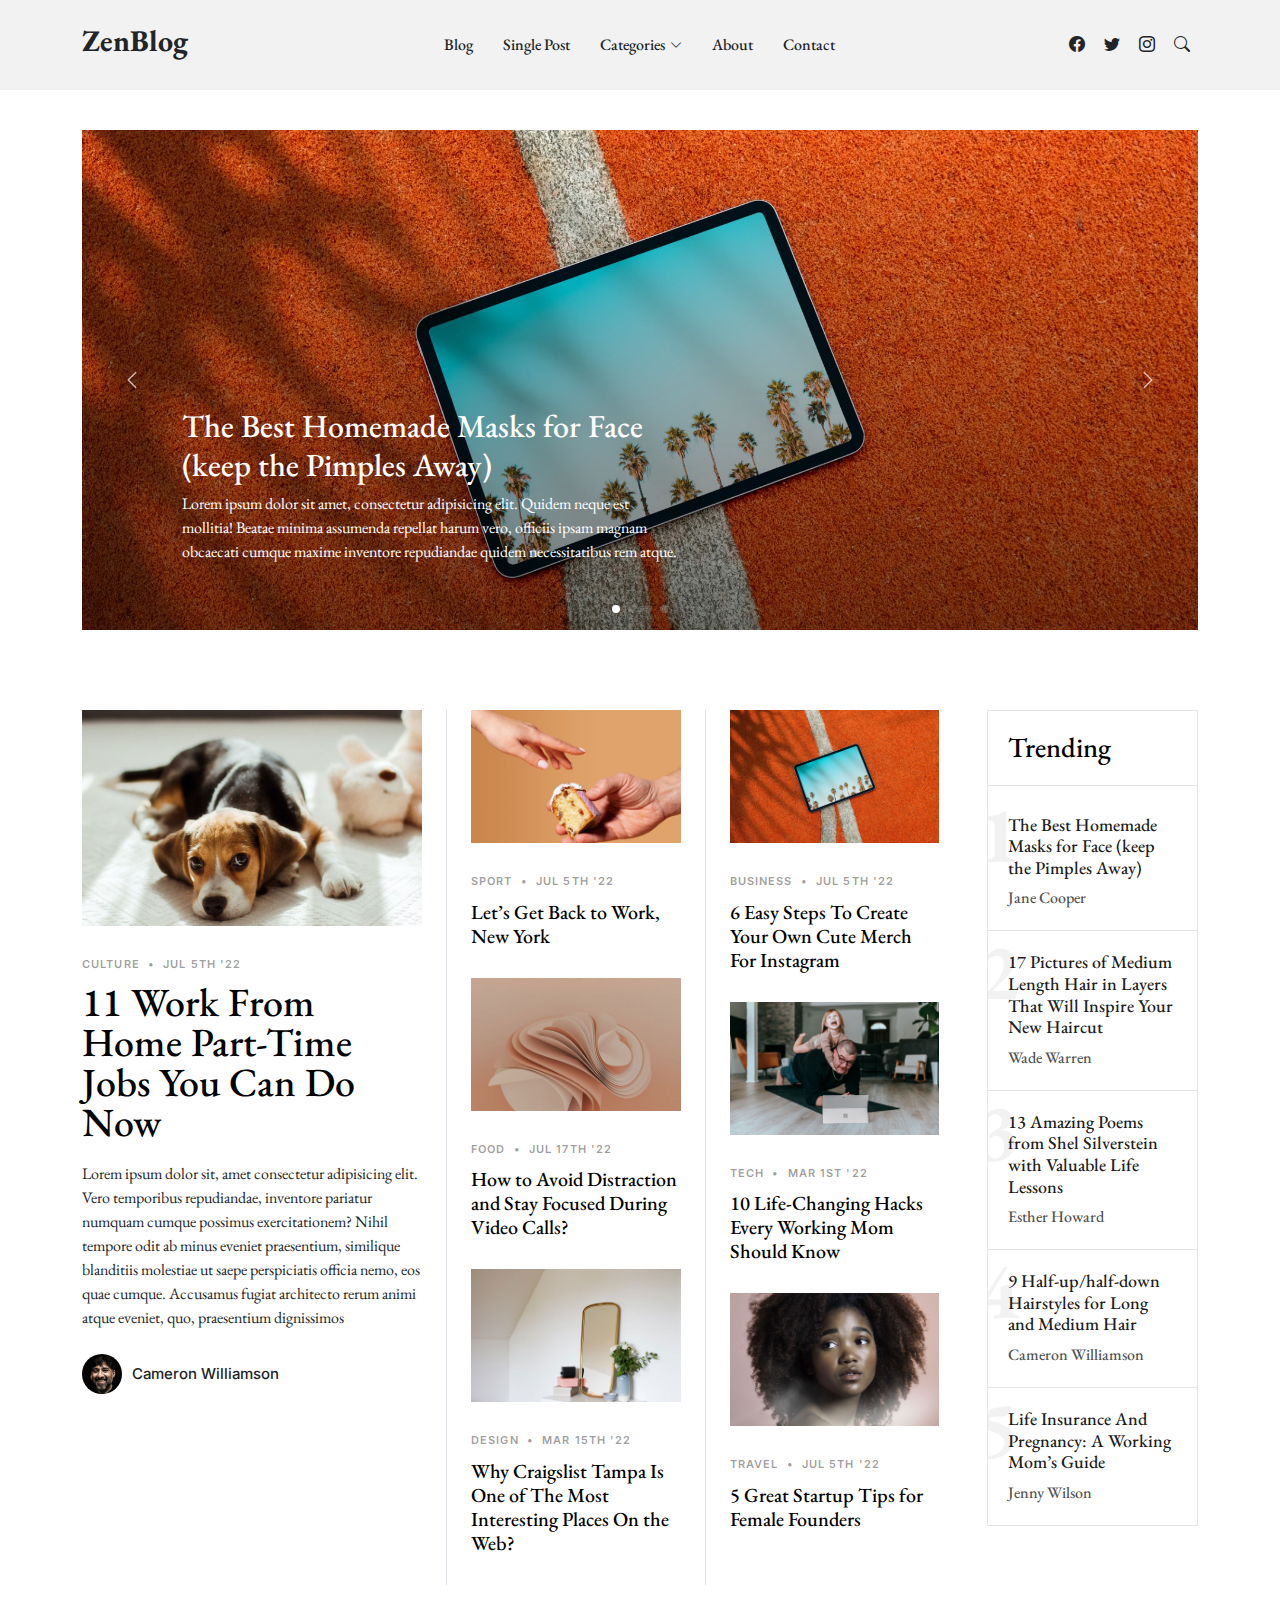
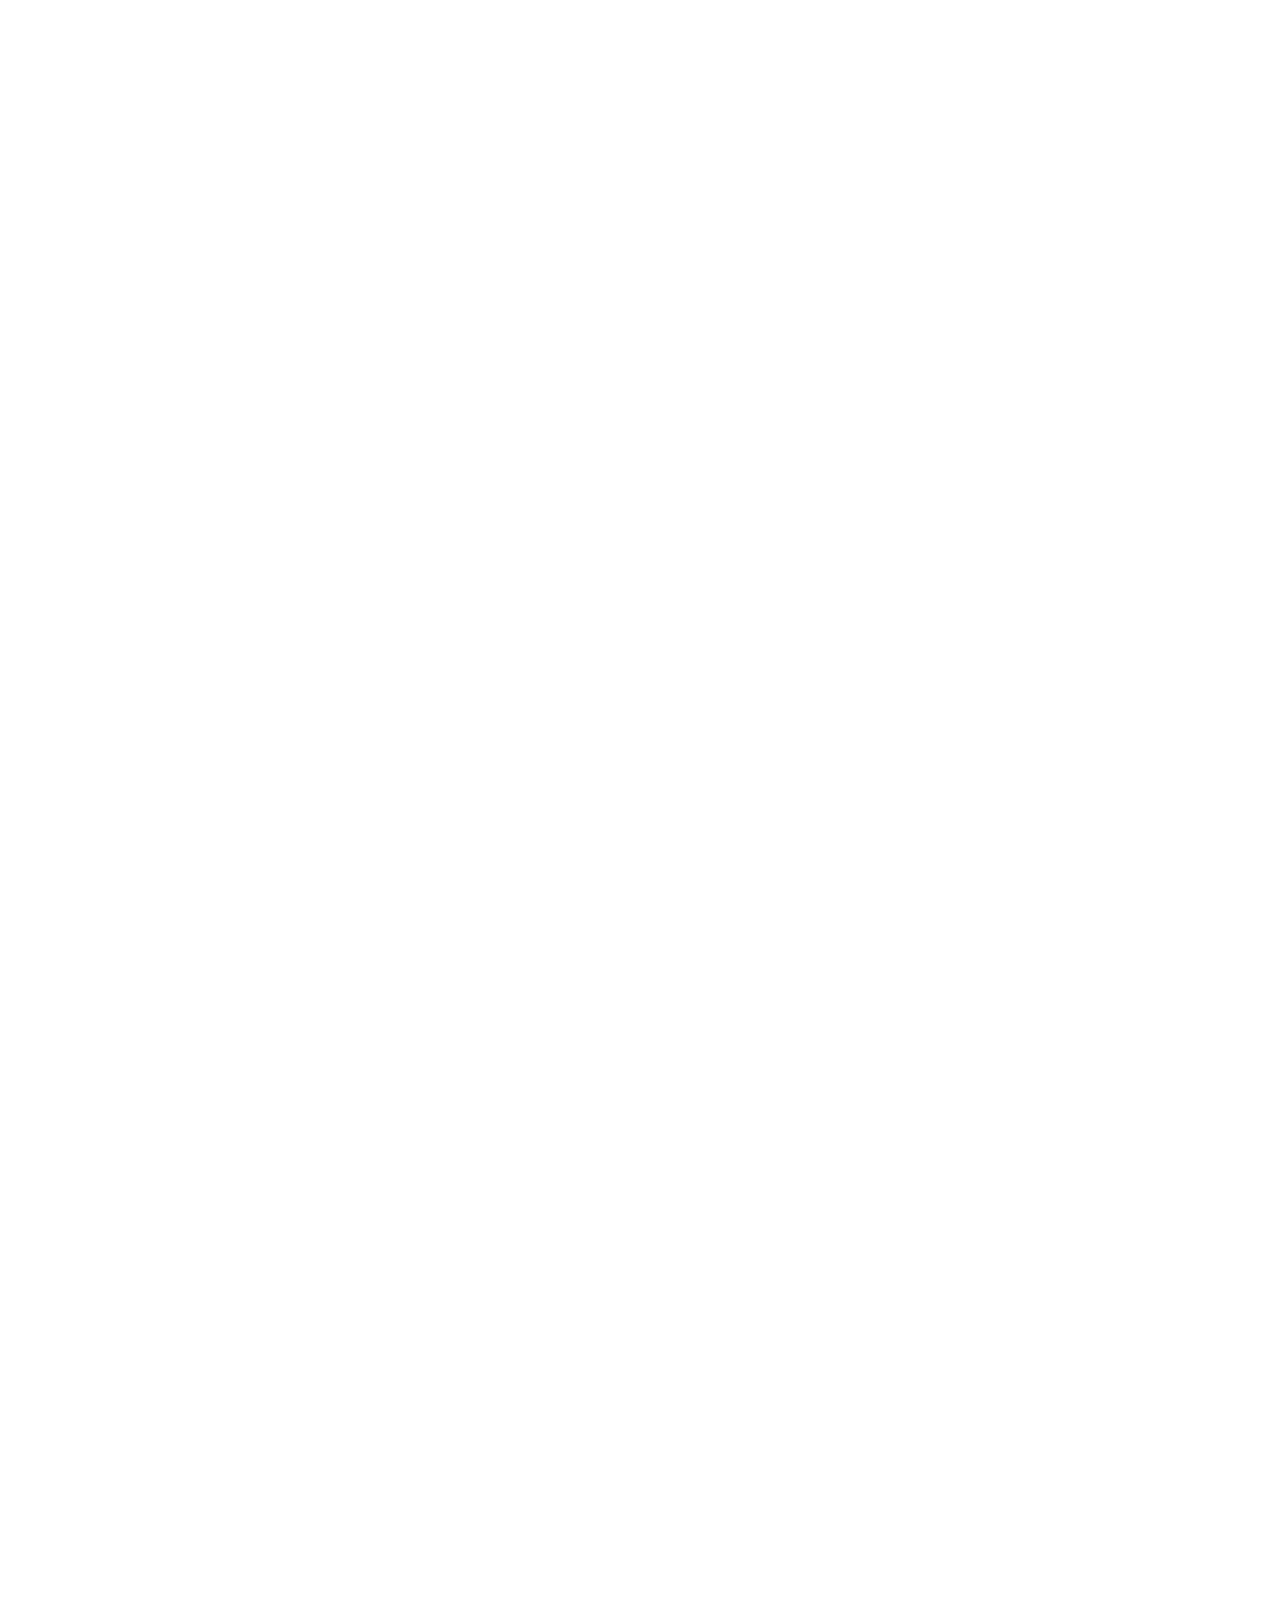
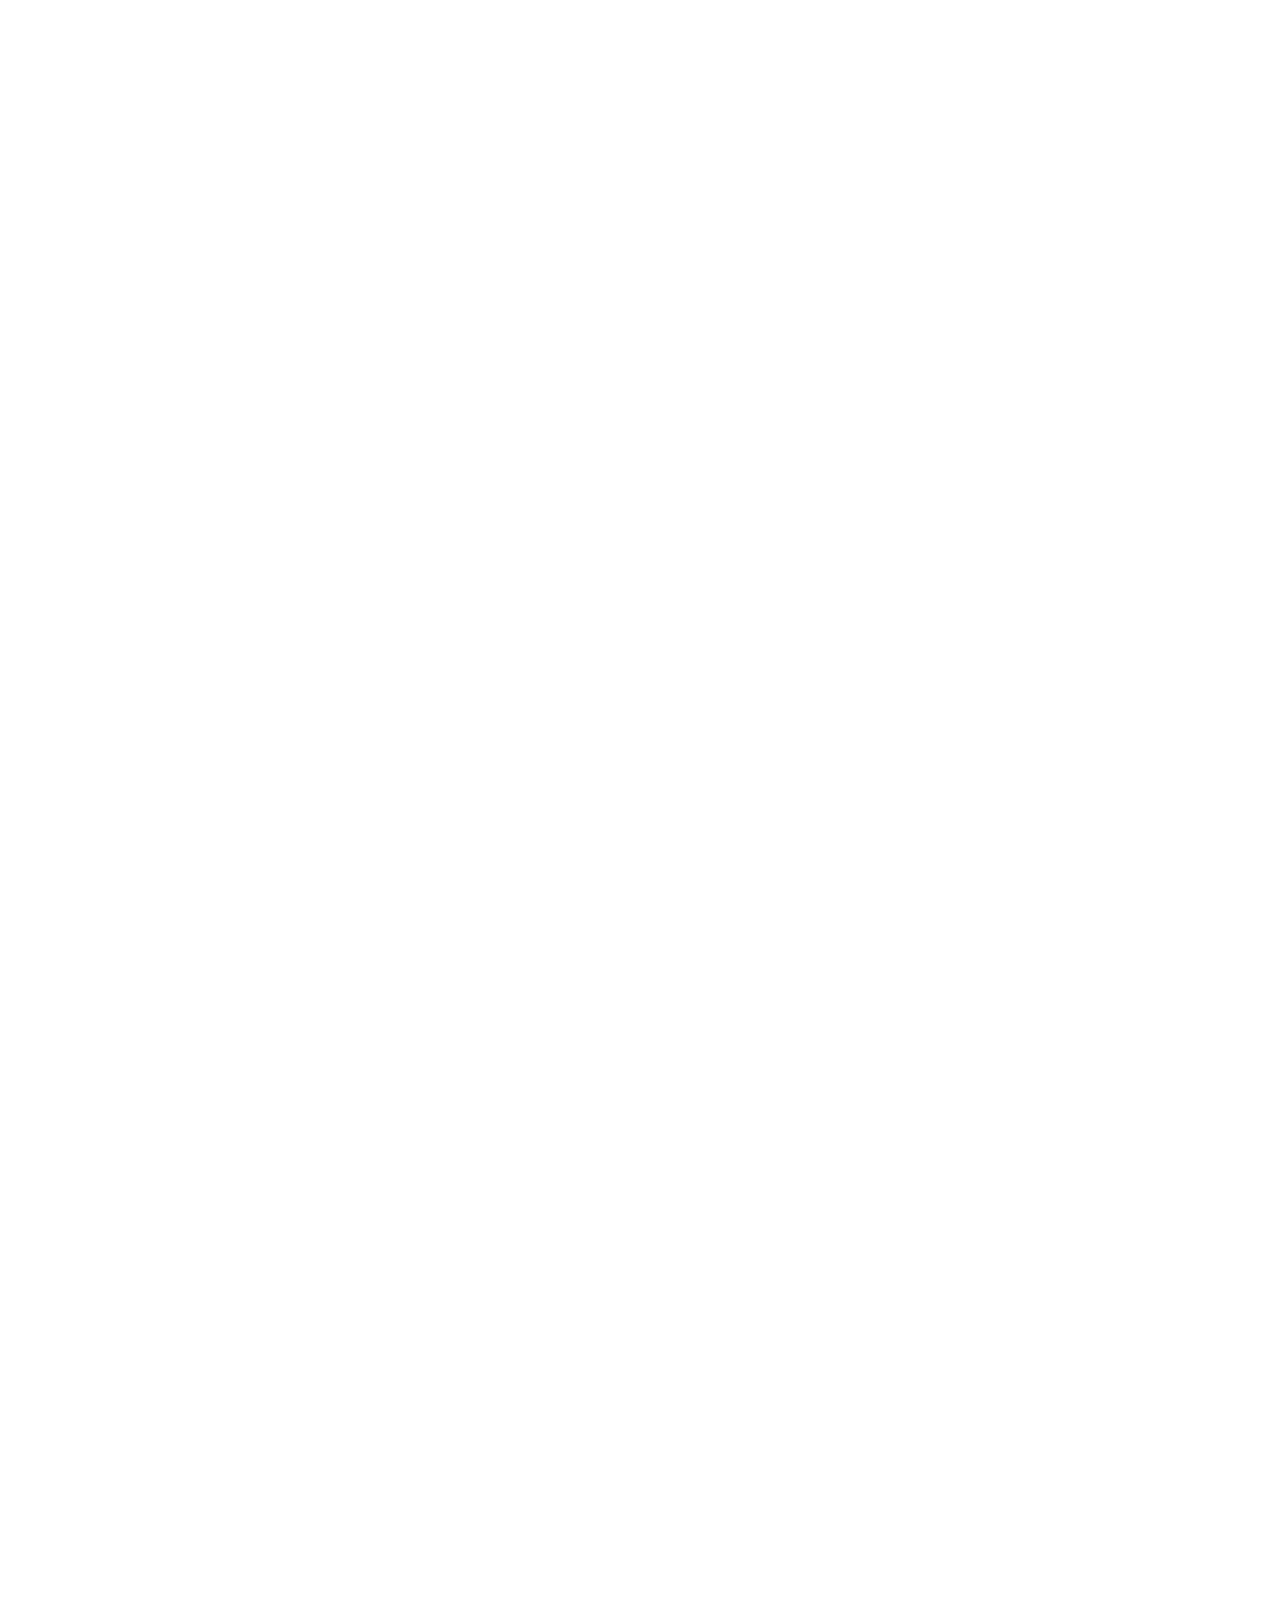
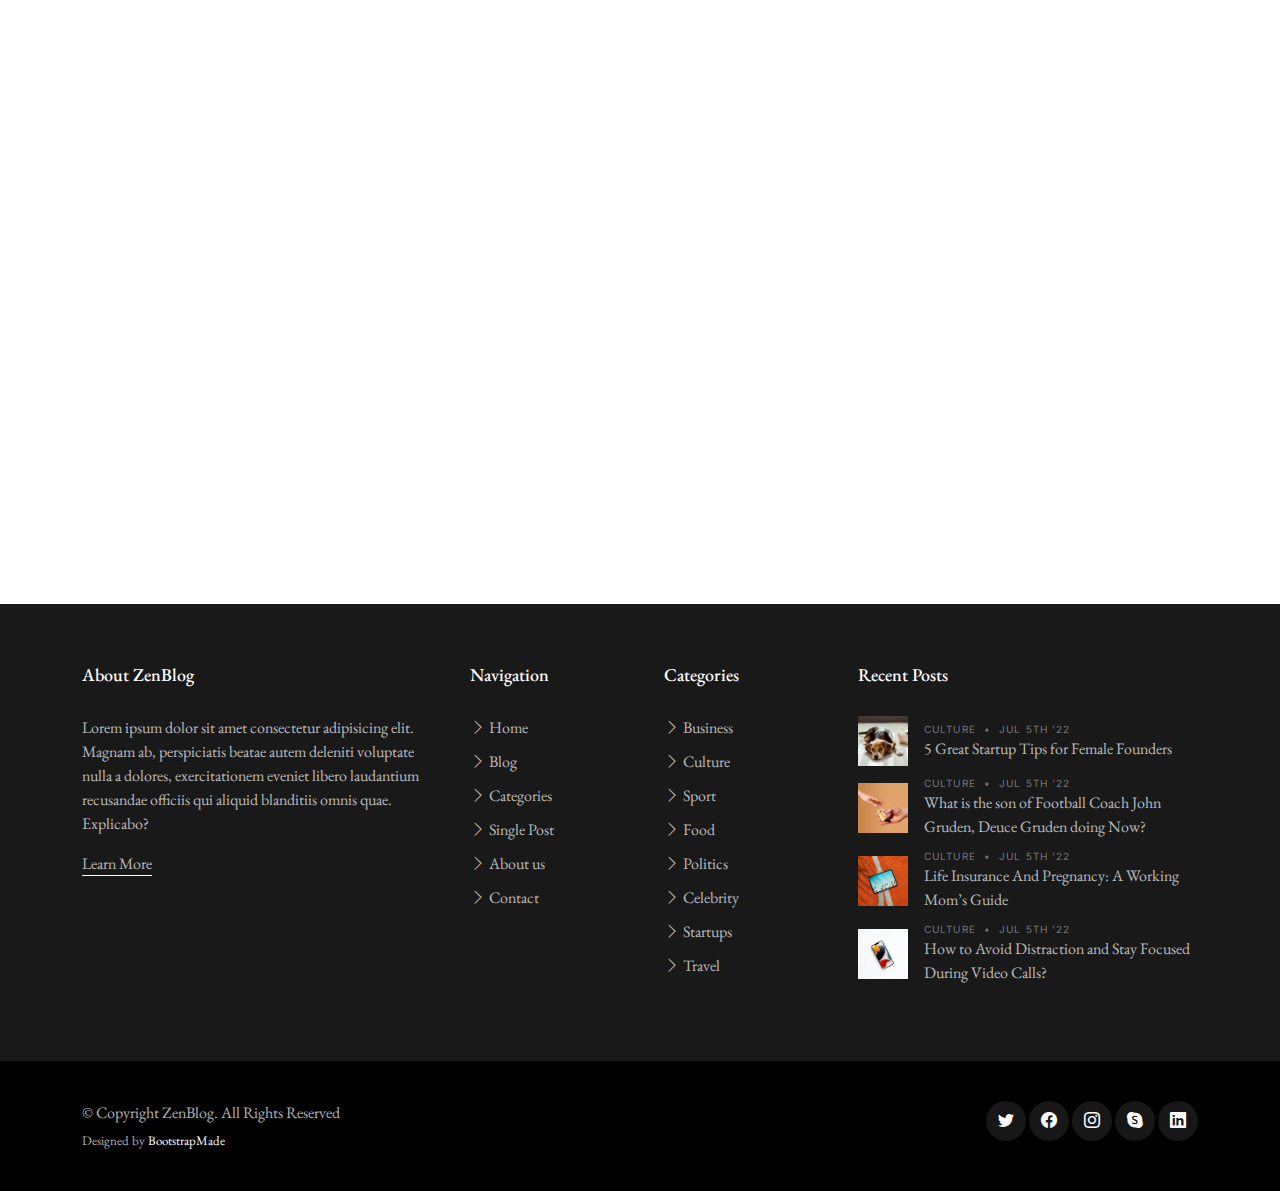
==== bio-respiracao/index.html @ 8e1aa6de "diretório etapa 02" ====
<!DOCTYPE html>
<html lang="en">

<head>
  <meta charset="utf-8">
  <meta content="width=device-width, initial-scale=1.0" name="viewport">

  <title>ZenBlog Bootstrap Template - Index</title>
  <meta content="" name="description">
  <meta content="" name="keywords">

  <!-- Favicons -->
  <link href="assets/img/favicon.png" rel="icon">
  <link href="assets/img/apple-touch-icon.png" rel="apple-touch-icon">

  <!-- Google Fonts -->
  <link rel="preconnect" href="https://fonts.googleapis.com">
  <link rel="preconnect" href="https://fonts.gstatic.com" crossorigin>
  <link href="https://fonts.googleapis.com/css2?family=EB+Garamond:wght@400;500&family=Inter:wght@400;500&family=Playfair+Display:ital,wght@0,400;0,700;1,400;1,700&display=swap" rel="stylesheet">

  <!-- Vendor CSS Files -->
  <link href="assets/vendor/bootstrap/css/bootstrap.min.css" rel="stylesheet">
  <link href="assets/vendor/bootstrap-icons/bootstrap-icons.css" rel="stylesheet">
  <link href="assets/vendor/swiper/swiper-bundle.min.css" rel="stylesheet">
  <link href="assets/vendor/glightbox/css/glightbox.min.css" rel="stylesheet">
  <link href="assets/vendor/aos/aos.css" rel="stylesheet">

  <!-- Template Main CSS Files -->
  <link href="assets/css/variables.css" rel="stylesheet">
  <link href="assets/css/main.css" rel="stylesheet">

  <!-- =======================================================
  * Template Name: ZenBlog
  * Updated: May 30 2023 with Bootstrap v5.3.0
  * Template URL: https://bootstrapmade.com/zenblog-bootstrap-blog-template/
  * Author: BootstrapMade.com
  * License: https:///bootstrapmade.com/license/
  ======================================================== -->
</head>

<body>

  <!-- ======= Header ======= -->
  <header id="header" class="header d-flex align-items-center fixed-top">
    <div class="container-fluid container-xl d-flex align-items-center justify-content-between">

      <a href="index.html" class="logo d-flex align-items-center">
        <!-- Uncomment the line below if you also wish to use an image logo -->
        <!-- <img src="assets/img/logo.png" alt=""> -->
        <h1>ZenBlog</h1>
      </a>

      <nav id="navbar" class="navbar">
        <ul>
          <li><a href="index.html">Blog</a></li>
          <li><a href="single-post.html">Single Post</a></li>
          <li class="dropdown"><a href="category.html"><span>Categories</span> <i class="bi bi-chevron-down dropdown-indicator"></i></a>
            <ul>
              <li><a href="search-result.html">Search Result</a></li>
              <li><a href="#">Drop Down 1</a></li>
              <li class="dropdown"><a href="#"><span>Deep Drop Down</span> <i class="bi bi-chevron-down dropdown-indicator"></i></a>
                <ul>
                  <li><a href="#">Deep Drop Down 1</a></li>
                  <li><a href="#">Deep Drop Down 2</a></li>
                  <li><a href="#">Deep Drop Down 3</a></li>
                  <li><a href="#">Deep Drop Down 4</a></li>
                  <li><a href="#">Deep Drop Down 5</a></li>
                </ul>
              </li>
              <li><a href="#">Drop Down 2</a></li>
              <li><a href="#">Drop Down 3</a></li>
              <li><a href="#">Drop Down 4</a></li>
            </ul>
          </li>

          <li><a href="about.html">About</a></li>
          <li><a href="contact.html">Contact</a></li>
        </ul>
      </nav><!-- .navbar -->

      <div class="position-relative">
        <a href="#" class="mx-2"><span class="bi-facebook"></span></a>
        <a href="#" class="mx-2"><span class="bi-twitter"></span></a>
        <a href="#" class="mx-2"><span class="bi-instagram"></span></a>

        <a href="#" class="mx-2 js-search-open"><span class="bi-search"></span></a>
        <i class="bi bi-list mobile-nav-toggle"></i>

        <!-- ======= Search Form ======= -->
        <div class="search-form-wrap js-search-form-wrap">
          <form action="search-result.html" class="search-form">
            <span class="icon bi-search"></span>
            <input type="text" placeholder="Search" class="form-control">
            <button class="btn js-search-close"><span class="bi-x"></span></button>
          </form>
        </div><!-- End Search Form -->

      </div>

    </div>

  </header><!-- End Header -->

  <main id="main">

    <!-- ======= Hero Slider Section ======= -->
    <section id="hero-slider" class="hero-slider">
      <div class="container-md" data-aos="fade-in">
        <div class="row">
          <div class="col-12">
            <div class="swiper sliderFeaturedPosts">
              <div class="swiper-wrapper">
                <div class="swiper-slide">
                  <a href="single-post.html" class="img-bg d-flex align-items-end" style="background-image: url('assets/img/post-slide-1.jpg');">
                    <div class="img-bg-inner">
                      <h2>The Best Homemade Masks for Face (keep the Pimples Away)</h2>
                      <p>Lorem ipsum dolor sit amet, consectetur adipisicing elit. Quidem neque est mollitia! Beatae minima assumenda repellat harum vero, officiis ipsam magnam obcaecati cumque maxime inventore repudiandae quidem necessitatibus rem atque.</p>
                    </div>
                  </a>
                </div>

                <div class="swiper-slide">
                  <a href="single-post.html" class="img-bg d-flex align-items-end" style="background-image: url('assets/img/post-slide-2.jpg');">
                    <div class="img-bg-inner">
                      <h2>17 Pictures of Medium Length Hair in Layers That Will Inspire Your New Haircut</h2>
                      <p>Lorem ipsum dolor sit amet, consectetur adipisicing elit. Quidem neque est mollitia! Beatae minima assumenda repellat harum vero, officiis ipsam magnam obcaecati cumque maxime inventore repudiandae quidem necessitatibus rem atque.</p>
                    </div>
                  </a>
                </div>

                <div class="swiper-slide">
                  <a href="single-post.html" class="img-bg d-flex align-items-end" style="background-image: url('assets/img/post-slide-3.jpg');">
                    <div class="img-bg-inner">
                      <h2>13 Amazing Poems from Shel Silverstein with Valuable Life Lessons</h2>
                      <p>Lorem ipsum dolor sit amet, consectetur adipisicing elit. Quidem neque est mollitia! Beatae minima assumenda repellat harum vero, officiis ipsam magnam obcaecati cumque maxime inventore repudiandae quidem necessitatibus rem atque.</p>
                    </div>
                  </a>
                </div>

                <div class="swiper-slide">
                  <a href="single-post.html" class="img-bg d-flex align-items-end" style="background-image: url('assets/img/post-slide-4.jpg');">
                    <div class="img-bg-inner">
                      <h2>9 Half-up/half-down Hairstyles for Long and Medium Hair</h2>
                      <p>Lorem ipsum dolor sit amet, consectetur adipisicing elit. Quidem neque est mollitia! Beatae minima assumenda repellat harum vero, officiis ipsam magnam obcaecati cumque maxime inventore repudiandae quidem necessitatibus rem atque.</p>
                    </div>
                  </a>
                </div>
              </div>
              <div class="custom-swiper-button-next">
                <span class="bi-chevron-right"></span>
              </div>
              <div class="custom-swiper-button-prev">
                <span class="bi-chevron-left"></span>
              </div>

              <div class="swiper-pagination"></div>
            </div>
          </div>
        </div>
      </div>
    </section><!-- End Hero Slider Section -->

    <!-- ======= Post Grid Section ======= -->
    <section id="posts" class="posts">
      <div class="container" data-aos="fade-up">
        <div class="row g-5">
          <div class="col-lg-4">
            <div class="post-entry-1 lg">
              <a href="single-post.html"><img src="assets/img/post-landscape-1.jpg" alt="" class="img-fluid"></a>
              <div class="post-meta"><span class="date">Culture</span> <span class="mx-1">&bullet;</span> <span>Jul 5th '22</span></div>
              <h2><a href="single-post.html">11 Work From Home Part-Time Jobs You Can Do Now</a></h2>
              <p class="mb-4 d-block">Lorem ipsum dolor sit, amet consectetur adipisicing elit. Vero temporibus repudiandae, inventore pariatur numquam cumque possimus exercitationem? Nihil tempore odit ab minus eveniet praesentium, similique blanditiis molestiae ut saepe perspiciatis officia nemo, eos quae cumque. Accusamus fugiat architecto rerum animi atque eveniet, quo, praesentium dignissimos</p>

              <div class="d-flex align-items-center author">
                <div class="photo"><img src="assets/img/person-1.jpg" alt="" class="img-fluid"></div>
                <div class="name">
                  <h3 class="m-0 p-0">Cameron Williamson</h3>
                </div>
              </div>
            </div>

          </div>

          <div class="col-lg-8">
            <div class="row g-5">
              <div class="col-lg-4 border-start custom-border">
                <div class="post-entry-1">
                  <a href="single-post.html"><img src="assets/img/post-landscape-2.jpg" alt="" class="img-fluid"></a>
                  <div class="post-meta"><span class="date">Sport</span> <span class="mx-1">&bullet;</span> <span>Jul 5th '22</span></div>
                  <h2><a href="single-post.html">Let’s Get Back to Work, New York</a></h2>
                </div>
                <div class="post-entry-1">
                  <a href="single-post.html"><img src="assets/img/post-landscape-5.jpg" alt="" class="img-fluid"></a>
                  <div class="post-meta"><span class="date">Food</span> <span class="mx-1">&bullet;</span> <span>Jul 17th '22</span></div>
                  <h2><a href="single-post.html">How to Avoid Distraction and Stay Focused During Video Calls?</a></h2>
                </div>
                <div class="post-entry-1">
                  <a href="single-post.html"><img src="assets/img/post-landscape-7.jpg" alt="" class="img-fluid"></a>
                  <div class="post-meta"><span class="date">Design</span> <span class="mx-1">&bullet;</span> <span>Mar 15th '22</span></div>
                  <h2><a href="single-post.html">Why Craigslist Tampa Is One of The Most Interesting Places On the Web?</a></h2>
                </div>
              </div>
              <div class="col-lg-4 border-start custom-border">
                <div class="post-entry-1">
                  <a href="single-post.html"><img src="assets/img/post-landscape-3.jpg" alt="" class="img-fluid"></a>
                  <div class="post-meta"><span class="date">Business</span> <span class="mx-1">&bullet;</span> <span>Jul 5th '22</span></div>
                  <h2><a href="single-post.html">6 Easy Steps To Create Your Own Cute Merch For Instagram</a></h2>
                </div>
                <div class="post-entry-1">
                  <a href="single-post.html"><img src="assets/img/post-landscape-6.jpg" alt="" class="img-fluid"></a>
                  <div class="post-meta"><span class="date">Tech</span> <span class="mx-1">&bullet;</span> <span>Mar 1st '22</span></div>
                  <h2><a href="single-post.html">10 Life-Changing Hacks Every Working Mom Should Know</a></h2>
                </div>
                <div class="post-entry-1">
                  <a href="single-post.html"><img src="assets/img/post-landscape-8.jpg" alt="" class="img-fluid"></a>
                  <div class="post-meta"><span class="date">Travel</span> <span class="mx-1">&bullet;</span> <span>Jul 5th '22</span></div>
                  <h2><a href="single-post.html">5 Great Startup Tips for Female Founders</a></h2>
                </div>
              </div>

              <!-- Trending Section -->
              <div class="col-lg-4">

                <div class="trending">
                  <h3>Trending</h3>
                  <ul class="trending-post">
                    <li>
                      <a href="single-post.html">
                        <span class="number">1</span>
                        <h3>The Best Homemade Masks for Face (keep the Pimples Away)</h3>
                        <span class="author">Jane Cooper</span>
                      </a>
                    </li>
                    <li>
                      <a href="single-post.html">
                        <span class="number">2</span>
                        <h3>17 Pictures of Medium Length Hair in Layers That Will Inspire Your New Haircut</h3>
                        <span class="author">Wade Warren</span>
                      </a>
                    </li>
                    <li>
                      <a href="single-post.html">
                        <span class="number">3</span>
                        <h3>13 Amazing Poems from Shel Silverstein with Valuable Life Lessons</h3>
                        <span class="author">Esther Howard</span>
                      </a>
                    </li>
                    <li>
                      <a href="single-post.html">
                        <span class="number">4</span>
                        <h3>9 Half-up/half-down Hairstyles for Long and Medium Hair</h3>
                        <span class="author">Cameron Williamson</span>
                      </a>
                    </li>
                    <li>
                      <a href="single-post.html">
                        <span class="number">5</span>
                        <h3>Life Insurance And Pregnancy: A Working Mom’s Guide</h3>
                        <span class="author">Jenny Wilson</span>
                      </a>
                    </li>
                  </ul>
                </div>

              </div> <!-- End Trending Section -->
            </div>
          </div>

        </div> <!-- End .row -->
      </div>
    </section> <!-- End Post Grid Section -->

    <!-- ======= Culture Category Section ======= -->
    <section class="category-section">
      <div class="container" data-aos="fade-up">

        <div class="section-header d-flex justify-content-between align-items-center mb-5">
          <h2>Culture</h2>
          <div><a href="category.html" class="more">See All Culture</a></div>
        </div>

        <div class="row">
          <div class="col-md-9">

            <div class="d-lg-flex post-entry-2">
              <a href="single-post.html" class="me-4 thumbnail mb-4 mb-lg-0 d-inline-block">
                <img src="assets/img/post-landscape-6.jpg" alt="" class="img-fluid">
              </a>
              <div>
                <div class="post-meta"><span class="date">Culture</span> <span class="mx-1">&bullet;</span> <span>Jul 5th '22</span></div>
                <h3><a href="single-post.html">What is the son of Football Coach John Gruden, Deuce Gruden doing Now?</a></h3>
                <p>Lorem ipsum dolor sit amet consectetur adipisicing elit. Distinctio placeat exercitationem magni voluptates dolore. Tenetur fugiat voluptates quas, nobis error deserunt aliquam temporibus sapiente, laudantium dolorum itaque libero eos deleniti?</p>
                <div class="d-flex align-items-center author">
                  <div class="photo"><img src="assets/img/person-2.jpg" alt="" class="img-fluid"></div>
                  <div class="name">
                    <h3 class="m-0 p-0">Wade Warren</h3>
                  </div>
                </div>
              </div>
            </div>

            <div class="row">
              <div class="col-lg-4">
                <div class="post-entry-1 border-bottom">
                  <a href="single-post.html"><img src="assets/img/post-landscape-1.jpg" alt="" class="img-fluid"></a>
                  <div class="post-meta"><span class="date">Culture</span> <span class="mx-1">&bullet;</span> <span>Jul 5th '22</span></div>
                  <h2 class="mb-2"><a href="single-post.html">11 Work From Home Part-Time Jobs You Can Do Now</a></h2>
                  <span class="author mb-3 d-block">Jenny Wilson</span>
                  <p class="mb-4 d-block">Lorem ipsum dolor sit, amet consectetur adipisicing elit. Vero temporibus repudiandae, inventore pariatur numquam cumque possimus</p>
                </div>

                <div class="post-entry-1">
                  <div class="post-meta"><span class="date">Culture</span> <span class="mx-1">&bullet;</span> <span>Jul 5th '22</span></div>
                  <h2 class="mb-2"><a href="single-post.html">5 Great Startup Tips for Female Founders</a></h2>
                  <span class="author mb-3 d-block">Jenny Wilson</span>
                </div>
              </div>
              <div class="col-lg-8">
                <div class="post-entry-1">
                  <a href="single-post.html"><img src="assets/img/post-landscape-2.jpg" alt="" class="img-fluid"></a>
                  <div class="post-meta"><span class="date">Culture</span> <span class="mx-1">&bullet;</span> <span>Jul 5th '22</span></div>
                  <h2 class="mb-2"><a href="single-post.html">How to Avoid Distraction and Stay Focused During Video Calls?</a></h2>
                  <span class="author mb-3 d-block">Jenny Wilson</span>
                  <p class="mb-4 d-block">Lorem ipsum dolor sit, amet consectetur adipisicing elit. Vero temporibus repudiandae, inventore pariatur numquam cumque possimus</p>
                </div>
              </div>
            </div>
          </div>

          <div class="col-md-3">
            <div class="post-entry-1 border-bottom">
              <div class="post-meta"><span class="date">Culture</span> <span class="mx-1">&bullet;</span> <span>Jul 5th '22</span></div>
              <h2 class="mb-2"><a href="single-post.html">How to Avoid Distraction and Stay Focused During Video Calls?</a></h2>
              <span class="author mb-3 d-block">Jenny Wilson</span>
            </div>

            <div class="post-entry-1 border-bottom">
              <div class="post-meta"><span class="date">Culture</span> <span class="mx-1">&bullet;</span> <span>Jul 5th '22</span></div>
              <h2 class="mb-2"><a href="single-post.html">17 Pictures of Medium Length Hair in Layers That Will Inspire Your New Haircut</a></h2>
              <span class="author mb-3 d-block">Jenny Wilson</span>
            </div>

            <div class="post-entry-1 border-bottom">
              <div class="post-meta"><span class="date">Culture</span> <span class="mx-1">&bullet;</span> <span>Jul 5th '22</span></div>
              <h2 class="mb-2"><a href="single-post.html">9 Half-up/half-down Hairstyles for Long and Medium Hair</a></h2>
              <span class="author mb-3 d-block">Jenny Wilson</span>
            </div>

            <div class="post-entry-1 border-bottom">
              <div class="post-meta"><span class="date">Culture</span> <span class="mx-1">&bullet;</span> <span>Jul 5th '22</span></div>
              <h2 class="mb-2"><a href="single-post.html">Life Insurance And Pregnancy: A Working Mom’s Guide</a></h2>
              <span class="author mb-3 d-block">Jenny Wilson</span>
            </div>

            <div class="post-entry-1 border-bottom">
              <div class="post-meta"><span class="date">Culture</span> <span class="mx-1">&bullet;</span> <span>Jul 5th '22</span></div>
              <h2 class="mb-2"><a href="single-post.html">The Best Homemade Masks for Face (keep the Pimples Away)</a></h2>
              <span class="author mb-3 d-block">Jenny Wilson</span>
            </div>

            <div class="post-entry-1 border-bottom">
              <div class="post-meta"><span class="date">Culture</span> <span class="mx-1">&bullet;</span> <span>Jul 5th '22</span></div>
              <h2 class="mb-2"><a href="single-post.html">10 Life-Changing Hacks Every Working Mom Should Know</a></h2>
              <span class="author mb-3 d-block">Jenny Wilson</span>
            </div>
          </div>
        </div>
      </div>
    </section><!-- End Culture Category Section -->

    <!-- ======= Business Category Section ======= -->
    <section class="category-section">
      <div class="container" data-aos="fade-up">

        <div class="section-header d-flex justify-content-between align-items-center mb-5">
          <h2>Business</h2>
          <div><a href="category.html" class="more">See All Business</a></div>
        </div>

        <div class="row">
          <div class="col-md-9 order-md-2">

            <div class="d-lg-flex post-entry-2">
              <a href="single-post.html" class="me-4 thumbnail d-inline-block mb-4 mb-lg-0">
                <img src="assets/img/post-landscape-3.jpg" alt="" class="img-fluid">
              </a>
              <div>
                <div class="post-meta"><span class="date">Business</span> <span class="mx-1">&bullet;</span> <span>Jul 5th '22</span></div>
                <h3><a href="single-post.html">What is the son of Football Coach John Gruden, Deuce Gruden doing Now?</a></h3>
                <p>Lorem ipsum dolor sit amet consectetur adipisicing elit. Distinctio placeat exercitationem magni voluptates dolore. Tenetur fugiat voluptates quas, nobis error deserunt aliquam temporibus sapiente, laudantium dolorum itaque libero eos deleniti?</p>
                <div class="d-flex align-items-center author">
                  <div class="photo"><img src="assets/img/person-4.jpg" alt="" class="img-fluid"></div>
                  <div class="name">
                    <h3 class="m-0 p-0">Wade Warren</h3>
                  </div>
                </div>
              </div>
            </div>

            <div class="row">
              <div class="col-lg-4">
                <div class="post-entry-1 border-bottom">
                  <a href="single-post.html"><img src="assets/img/post-landscape-5.jpg" alt="" class="img-fluid"></a>
                  <div class="post-meta"><span class="date">Business</span> <span class="mx-1">&bullet;</span> <span>Jul 5th '22</span></div>
                  <h2 class="mb-2"><a href="single-post.html">11 Work From Home Part-Time Jobs You Can Do Now</a></h2>
                  <span class="author mb-3 d-block">Jenny Wilson</span>
                  <p class="mb-4 d-block">Lorem ipsum dolor sit, amet consectetur adipisicing elit. Vero temporibus repudiandae, inventore pariatur numquam cumque possimus</p>
                </div>

                <div class="post-entry-1">
                  <div class="post-meta"><span class="date">Business</span> <span class="mx-1">&bullet;</span> <span>Jul 5th '22</span></div>
                  <h2 class="mb-2"><a href="single-post.html">5 Great Startup Tips for Female Founders</a></h2>
                  <span class="author mb-3 d-block">Jenny Wilson</span>
                </div>
              </div>
              <div class="col-lg-8">
                <div class="post-entry-1">
                  <a href="single-post.html"><img src="assets/img/post-landscape-7.jpg" alt="" class="img-fluid"></a>
                  <div class="post-meta"><span class="date">Business</span> <span class="mx-1">&bullet;</span> <span>Jul 5th '22</span></div>
                  <h2 class="mb-2"><a href="single-post.html">How to Avoid Distraction and Stay Focused During Video Calls?</a></h2>
                  <span class="author mb-3 d-block">Jenny Wilson</span>
                  <p class="mb-4 d-block">Lorem ipsum dolor sit, amet consectetur adipisicing elit. Vero temporibus repudiandae, inventore pariatur numquam cumque possimus</p>
                </div>
              </div>
            </div>
          </div>
          <div class="col-md-3">
            <div class="post-entry-1 border-bottom">
              <div class="post-meta"><span class="date">Business</span> <span class="mx-1">&bullet;</span> <span>Jul 5th '22</span></div>
              <h2 class="mb-2"><a href="single-post.html">How to Avoid Distraction and Stay Focused During Video Calls?</a></h2>
              <span class="author mb-3 d-block">Jenny Wilson</span>
            </div>

            <div class="post-entry-1 border-bottom">
              <div class="post-meta"><span class="date">Business</span> <span class="mx-1">&bullet;</span> <span>Jul 5th '22</span></div>
              <h2 class="mb-2"><a href="single-post.html">17 Pictures of Medium Length Hair in Layers That Will Inspire Your New Haircut</a></h2>
              <span class="author mb-3 d-block">Jenny Wilson</span>
            </div>

            <div class="post-entry-1 border-bottom">
              <div class="post-meta"><span class="date">Business</span> <span class="mx-1">&bullet;</span> <span>Jul 5th '22</span></div>
              <h2 class="mb-2"><a href="single-post.html">9 Half-up/half-down Hairstyles for Long and Medium Hair</a></h2>
              <span class="author mb-3 d-block">Jenny Wilson</span>
            </div>

            <div class="post-entry-1 border-bottom">
              <div class="post-meta"><span class="date">Business</span> <span class="mx-1">&bullet;</span> <span>Jul 5th '22</span></div>
              <h2 class="mb-2"><a href="single-post.html">Life Insurance And Pregnancy: A Working Mom’s Guide</a></h2>
              <span class="author mb-3 d-block">Jenny Wilson</span>
            </div>

            <div class="post-entry-1 border-bottom">
              <div class="post-meta"><span class="date">Business</span> <span class="mx-1">&bullet;</span> <span>Jul 5th '22</span></div>
              <h2 class="mb-2"><a href="single-post.html">The Best Homemade Masks for Face (keep the Pimples Away)</a></h2>
              <span class="author mb-3 d-block">Jenny Wilson</span>
            </div>

            <div class="post-entry-1 border-bottom">
              <div class="post-meta"><span class="date">Business</span> <span class="mx-1">&bullet;</span> <span>Jul 5th '22</span></div>
              <h2 class="mb-2"><a href="single-post.html">10 Life-Changing Hacks Every Working Mom Should Know</a></h2>
              <span class="author mb-3 d-block">Jenny Wilson</span>
            </div>
          </div>
        </div>
      </div>
    </section><!-- End Business Category Section -->

    <!-- ======= Lifestyle Category Section ======= -->
    <section class="category-section">
      <div class="container" data-aos="fade-up">

        <div class="section-header d-flex justify-content-between align-items-center mb-5">
          <h2>Lifestyle</h2>
          <div><a href="category.html" class="more">See All Lifestyle</a></div>
        </div>

        <div class="row g-5">
          <div class="col-lg-4">
            <div class="post-entry-1 lg">
              <a href="single-post.html"><img src="assets/img/post-landscape-8.jpg" alt="" class="img-fluid"></a>
              <div class="post-meta"><span class="date">Lifestyle</span> <span class="mx-1">&bullet;</span> <span>Jul 5th '22</span></div>
              <h2><a href="single-post.html">11 Work From Home Part-Time Jobs You Can Do Now</a></h2>
              <p class="mb-4 d-block">Lorem ipsum dolor sit, amet consectetur adipisicing elit. Vero temporibus repudiandae, inventore pariatur numquam cumque possimus exercitationem? Nihil tempore odit ab minus eveniet praesentium, similique blanditiis molestiae ut saepe perspiciatis officia nemo, eos quae cumque. Accusamus fugiat architecto rerum animi atque eveniet, quo, praesentium dignissimos</p>

              <div class="d-flex align-items-center author">
                <div class="photo"><img src="assets/img/person-7.jpg" alt="" class="img-fluid"></div>
                <div class="name">
                  <h3 class="m-0 p-0">Esther Howard</h3>
                </div>
              </div>
            </div>

            <div class="post-entry-1 border-bottom">
              <div class="post-meta"><span class="date">Lifestyle</span> <span class="mx-1">&bullet;</span> <span>Jul 5th '22</span></div>
              <h2 class="mb-2"><a href="single-post.html">The Best Homemade Masks for Face (keep the Pimples Away)</a></h2>
              <span class="author mb-3 d-block">Jenny Wilson</span>
            </div>

            <div class="post-entry-1">
              <div class="post-meta"><span class="date">Lifestyle</span> <span class="mx-1">&bullet;</span> <span>Jul 5th '22</span></div>
              <h2 class="mb-2"><a href="single-post.html">10 Life-Changing Hacks Every Working Mom Should Know</a></h2>
              <span class="author mb-3 d-block">Jenny Wilson</span>
            </div>

          </div>

          <div class="col-lg-8">
            <div class="row g-5">
              <div class="col-lg-4 border-start custom-border">
                <div class="post-entry-1">
                  <a href="single-post.html"><img src="assets/img/post-landscape-6.jpg" alt="" class="img-fluid"></a>
                  <div class="post-meta"><span class="date">Lifestyle</span> <span class="mx-1">&bullet;</span> <span>Jul 5th '22</span></div>
                  <h2><a href="single-post.html">Let’s Get Back to Work, New York</a></h2>
                </div>
                <div class="post-entry-1">
                  <a href="single-post.html"><img src="assets/img/post-landscape-5.jpg" alt="" class="img-fluid"></a>
                  <div class="post-meta"><span class="date">Lifestyle</span> <span class="mx-1">&bullet;</span> <span>Jul 17th '22</span></div>
                  <h2><a href="single-post.html">How to Avoid Distraction and Stay Focused During Video Calls?</a></h2>
                </div>
                <div class="post-entry-1">
                  <a href="single-post.html"><img src="assets/img/post-landscape-4.jpg" alt="" class="img-fluid"></a>
                  <div class="post-meta"><span class="date">Lifestyle</span> <span class="mx-1">&bullet;</span> <span>Mar 15th '22</span></div>
                  <h2><a href="single-post.html">Why Craigslist Tampa Is One of The Most Interesting Places On the Web?</a></h2>
                </div>
              </div>
              <div class="col-lg-4 border-start custom-border">
                <div class="post-entry-1">
                  <a href="single-post.html"><img src="assets/img/post-landscape-3.jpg" alt="" class="img-fluid"></a>
                  <div class="post-meta"><span class="date">Lifestyle</span> <span class="mx-1">&bullet;</span> <span>Jul 5th '22</span></div>
                  <h2><a href="single-post.html">6 Easy Steps To Create Your Own Cute Merch For Instagram</a></h2>
                </div>
                <div class="post-entry-1">
                  <a href="single-post.html"><img src="assets/img/post-landscape-2.jpg" alt="" class="img-fluid"></a>
                  <div class="post-meta"><span class="date">Lifestyle</span> <span class="mx-1">&bullet;</span> <span>Mar 1st '22</span></div>
                  <h2><a href="single-post.html">10 Life-Changing Hacks Every Working Mom Should Know</a></h2>
                </div>
                <div class="post-entry-1">
                  <a href="single-post.html"><img src="assets/img/post-landscape-1.jpg" alt="" class="img-fluid"></a>
                  <div class="post-meta"><span class="date">Lifestyle</span> <span class="mx-1">&bullet;</span> <span>Jul 5th '22</span></div>
                  <h2><a href="single-post.html">5 Great Startup Tips for Female Founders</a></h2>
                </div>
              </div>
              <div class="col-lg-4">

                <div class="post-entry-1 border-bottom">
                  <div class="post-meta"><span class="date">Lifestyle</span> <span class="mx-1">&bullet;</span> <span>Jul 5th '22</span></div>
                  <h2 class="mb-2"><a href="single-post.html">How to Avoid Distraction and Stay Focused During Video Calls?</a></h2>
                  <span class="author mb-3 d-block">Jenny Wilson</span>
                </div>

                <div class="post-entry-1 border-bottom">
                  <div class="post-meta"><span class="date">Lifestyle</span> <span class="mx-1">&bullet;</span> <span>Jul 5th '22</span></div>
                  <h2 class="mb-2"><a href="single-post.html">17 Pictures of Medium Length Hair in Layers That Will Inspire Your New Haircut</a></h2>
                  <span class="author mb-3 d-block">Jenny Wilson</span>
                </div>

                <div class="post-entry-1 border-bottom">
                  <div class="post-meta"><span class="date">Lifestyle</span> <span class="mx-1">&bullet;</span> <span>Jul 5th '22</span></div>
                  <h2 class="mb-2"><a href="single-post.html">9 Half-up/half-down Hairstyles for Long and Medium Hair</a></h2>
                  <span class="author mb-3 d-block">Jenny Wilson</span>
                </div>

                <div class="post-entry-1 border-bottom">
                  <div class="post-meta"><span class="date">Lifestyle</span> <span class="mx-1">&bullet;</span> <span>Jul 5th '22</span></div>
                  <h2 class="mb-2"><a href="single-post.html">Life Insurance And Pregnancy: A Working Mom’s Guide</a></h2>
                  <span class="author mb-3 d-block">Jenny Wilson</span>
                </div>

                <div class="post-entry-1 border-bottom">
                  <div class="post-meta"><span class="date">Lifestyle</span> <span class="mx-1">&bullet;</span> <span>Jul 5th '22</span></div>
                  <h2 class="mb-2"><a href="single-post.html">The Best Homemade Masks for Face (keep the Pimples Away)</a></h2>
                  <span class="author mb-3 d-block">Jenny Wilson</span>
                </div>

                <div class="post-entry-1 border-bottom">
                  <div class="post-meta"><span class="date">Lifestyle</span> <span class="mx-1">&bullet;</span> <span>Jul 5th '22</span></div>
                  <h2 class="mb-2"><a href="single-post.html">10 Life-Changing Hacks Every Working Mom Should Know</a></h2>
                  <span class="author mb-3 d-block">Jenny Wilson</span>
                </div>

              </div>
            </div>
          </div>

        </div> <!-- End .row -->
      </div>
    </section><!-- End Lifestyle Category Section -->

  </main><!-- End #main -->

  <!-- ======= Footer ======= -->
  <footer id="footer" class="footer">

    <div class="footer-content">
      <div class="container">

        <div class="row g-5">
          <div class="col-lg-4">
            <h3 class="footer-heading">About ZenBlog</h3>
            <p>Lorem ipsum dolor sit amet consectetur adipisicing elit. Magnam ab, perspiciatis beatae autem deleniti voluptate nulla a dolores, exercitationem eveniet libero laudantium recusandae officiis qui aliquid blanditiis omnis quae. Explicabo?</p>
            <p><a href="about.html" class="footer-link-more">Learn More</a></p>
          </div>
          <div class="col-6 col-lg-2">
            <h3 class="footer-heading">Navigation</h3>
            <ul class="footer-links list-unstyled">
              <li><a href="index.html"><i class="bi bi-chevron-right"></i> Home</a></li>
              <li><a href="index.html"><i class="bi bi-chevron-right"></i> Blog</a></li>
              <li><a href="category.html"><i class="bi bi-chevron-right"></i> Categories</a></li>
              <li><a href="single-post.html"><i class="bi bi-chevron-right"></i> Single Post</a></li>
              <li><a href="about.html"><i class="bi bi-chevron-right"></i> About us</a></li>
              <li><a href="contact.html"><i class="bi bi-chevron-right"></i> Contact</a></li>
            </ul>
          </div>
          <div class="col-6 col-lg-2">
            <h3 class="footer-heading">Categories</h3>
            <ul class="footer-links list-unstyled">
              <li><a href="category.html"><i class="bi bi-chevron-right"></i> Business</a></li>
              <li><a href="category.html"><i class="bi bi-chevron-right"></i> Culture</a></li>
              <li><a href="category.html"><i class="bi bi-chevron-right"></i> Sport</a></li>
              <li><a href="category.html"><i class="bi bi-chevron-right"></i> Food</a></li>
              <li><a href="category.html"><i class="bi bi-chevron-right"></i> Politics</a></li>
              <li><a href="category.html"><i class="bi bi-chevron-right"></i> Celebrity</a></li>
              <li><a href="category.html"><i class="bi bi-chevron-right"></i> Startups</a></li>
              <li><a href="category.html"><i class="bi bi-chevron-right"></i> Travel</a></li>

            </ul>
          </div>

          <div class="col-lg-4">
            <h3 class="footer-heading">Recent Posts</h3>

            <ul class="footer-links footer-blog-entry list-unstyled">
              <li>
                <a href="single-post.html" class="d-flex align-items-center">
                  <img src="assets/img/post-sq-1.jpg" alt="" class="img-fluid me-3">
                  <div>
                    <div class="post-meta d-block"><span class="date">Culture</span> <span class="mx-1">&bullet;</span> <span>Jul 5th '22</span></div>
                    <span>5 Great Startup Tips for Female Founders</span>
                  </div>
                </a>
              </li>

              <li>
                <a href="single-post.html" class="d-flex align-items-center">
                  <img src="assets/img/post-sq-2.jpg" alt="" class="img-fluid me-3">
                  <div>
                    <div class="post-meta d-block"><span class="date">Culture</span> <span class="mx-1">&bullet;</span> <span>Jul 5th '22</span></div>
                    <span>What is the son of Football Coach John Gruden, Deuce Gruden doing Now?</span>
                  </div>
                </a>
              </li>

              <li>
                <a href="single-post.html" class="d-flex align-items-center">
                  <img src="assets/img/post-sq-3.jpg" alt="" class="img-fluid me-3">
                  <div>
                    <div class="post-meta d-block"><span class="date">Culture</span> <span class="mx-1">&bullet;</span> <span>Jul 5th '22</span></div>
                    <span>Life Insurance And Pregnancy: A Working Mom’s Guide</span>
                  </div>
                </a>
              </li>

              <li>
                <a href="single-post.html" class="d-flex align-items-center">
                  <img src="assets/img/post-sq-4.jpg" alt="" class="img-fluid me-3">
                  <div>
                    <div class="post-meta d-block"><span class="date">Culture</span> <span class="mx-1">&bullet;</span> <span>Jul 5th '22</span></div>
                    <span>How to Avoid Distraction and Stay Focused During Video Calls?</span>
                  </div>
                </a>
              </li>

            </ul>

          </div>
        </div>
      </div>
    </div>

    <div class="footer-legal">
      <div class="container">

        <div class="row justify-content-between">
          <div class="col-md-6 text-center text-md-start mb-3 mb-md-0">
            <div class="copyright">
              © Copyright <strong><span>ZenBlog</span></strong>. All Rights Reserved
            </div>

            <div class="credits">
              <!-- All the links in the footer should remain intact. -->
              <!-- You can delete the links only if you purchased the pro version. -->
              <!-- Licensing information: https://bootstrapmade.com/license/ -->
              <!-- Purchase the pro version with working PHP/AJAX contact form: https://bootstrapmade.com/herobiz-bootstrap-business-template/ -->
              Designed by <a href="https://bootstrapmade.com/">BootstrapMade</a>
            </div>

          </div>

          <div class="col-md-6">
            <div class="social-links mb-3 mb-lg-0 text-center text-md-end">
              <a href="#" class="twitter"><i class="bi bi-twitter"></i></a>
              <a href="#" class="facebook"><i class="bi bi-facebook"></i></a>
              <a href="#" class="instagram"><i class="bi bi-instagram"></i></a>
              <a href="#" class="google-plus"><i class="bi bi-skype"></i></a>
              <a href="#" class="linkedin"><i class="bi bi-linkedin"></i></a>
            </div>

          </div>

        </div>

      </div>
    </div>

  </footer>

  <a href="#" class="scroll-top d-flex align-items-center justify-content-center"><i class="bi bi-arrow-up-short"></i></a>

  <!-- Vendor JS Files -->
  <script src="assets/vendor/bootstrap/js/bootstrap.bundle.min.js"></script>
  <script src="assets/vendor/swiper/swiper-bundle.min.js"></script>
  <script src="assets/vendor/glightbox/js/glightbox.min.js"></script>
  <script src="assets/vendor/aos/aos.js"></script>
  <script src="assets/vendor/php-email-form/validate.js"></script>

  <!-- Template Main JS File -->
  <script src="assets/js/main.js"></script>

</body>

</html>
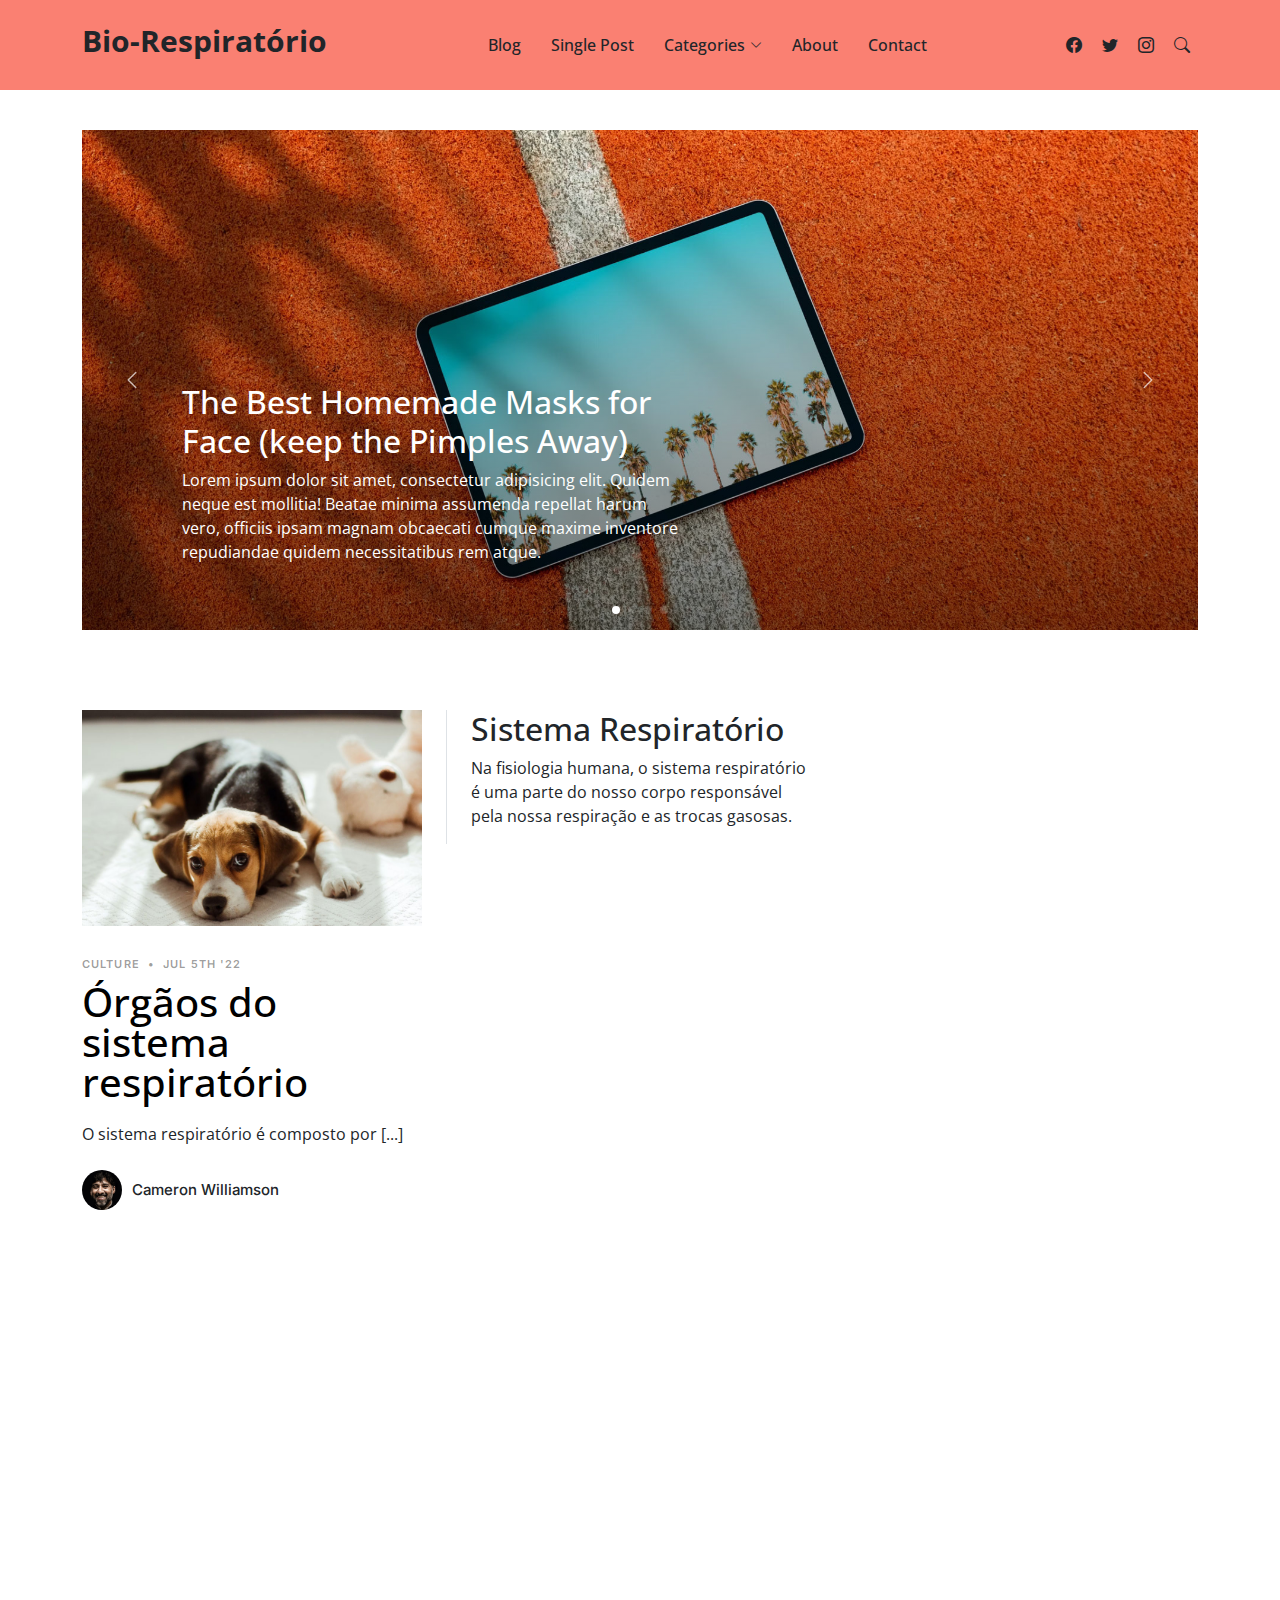
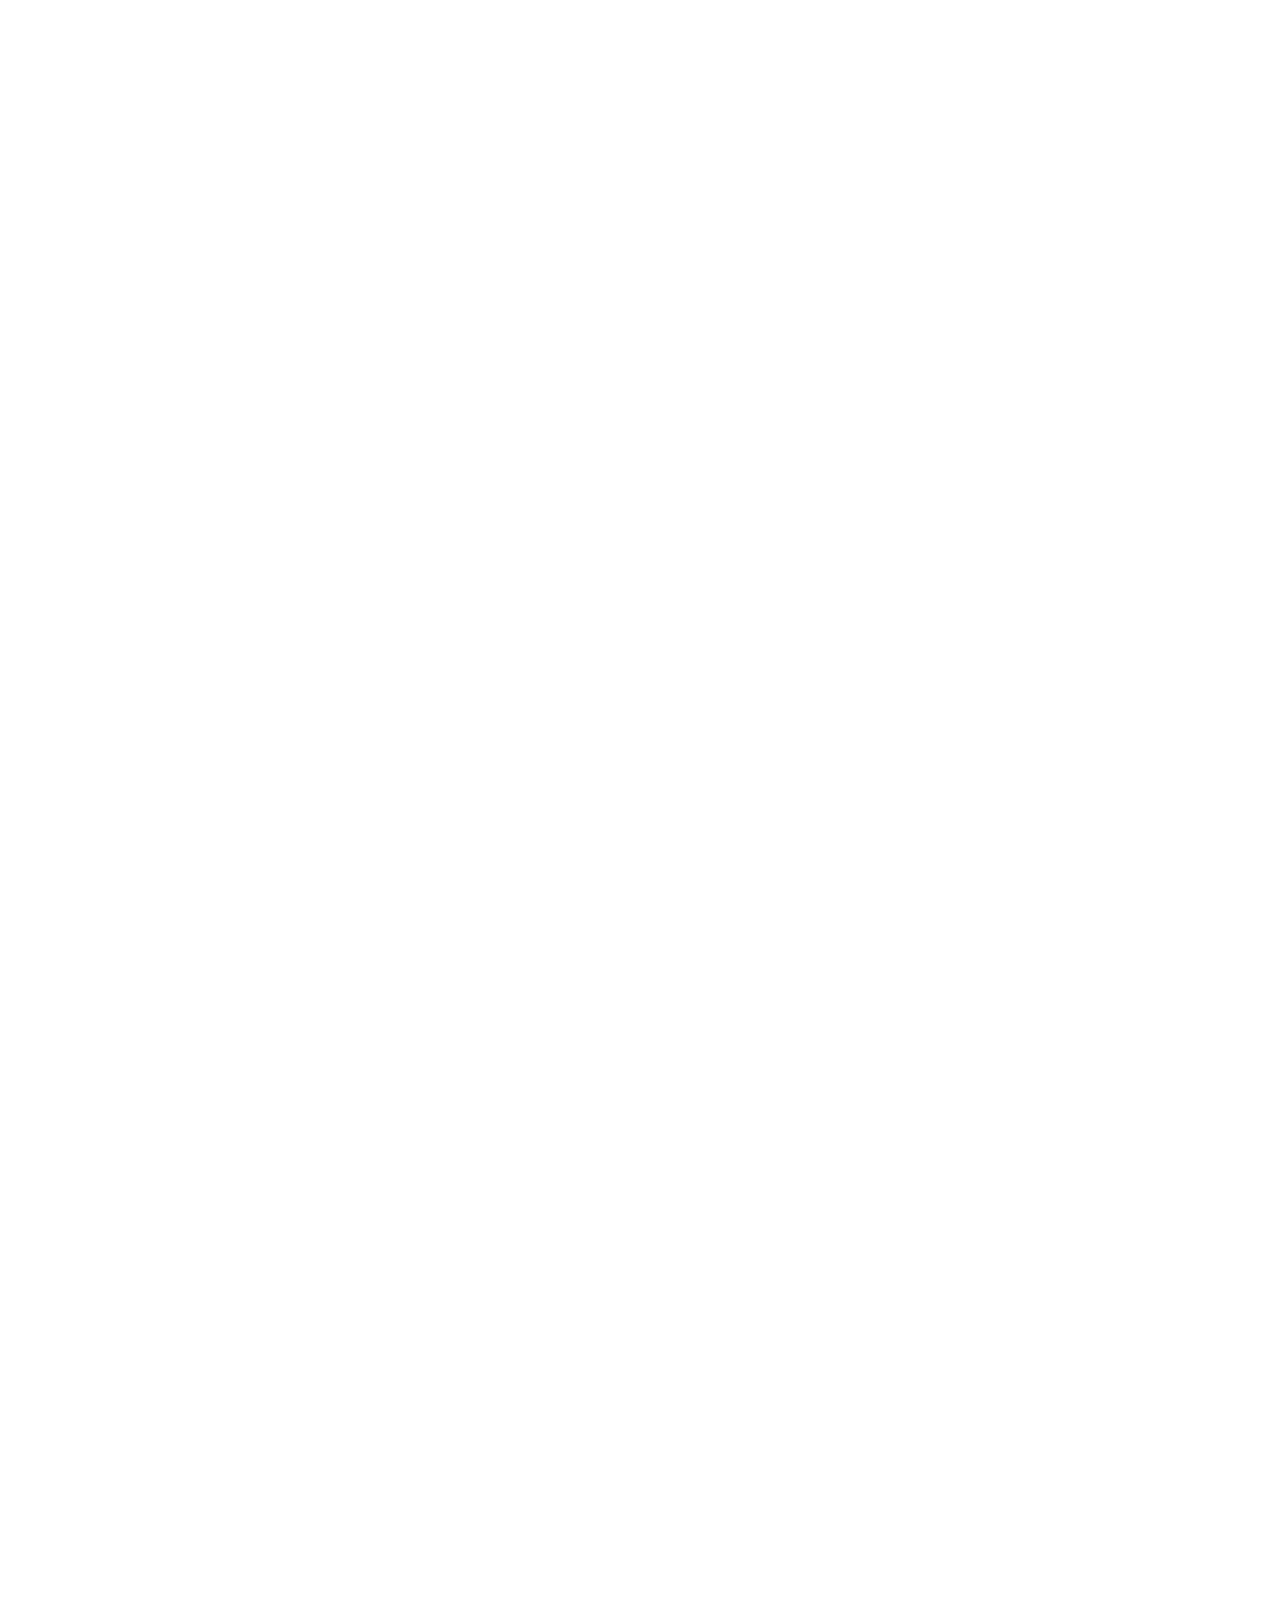
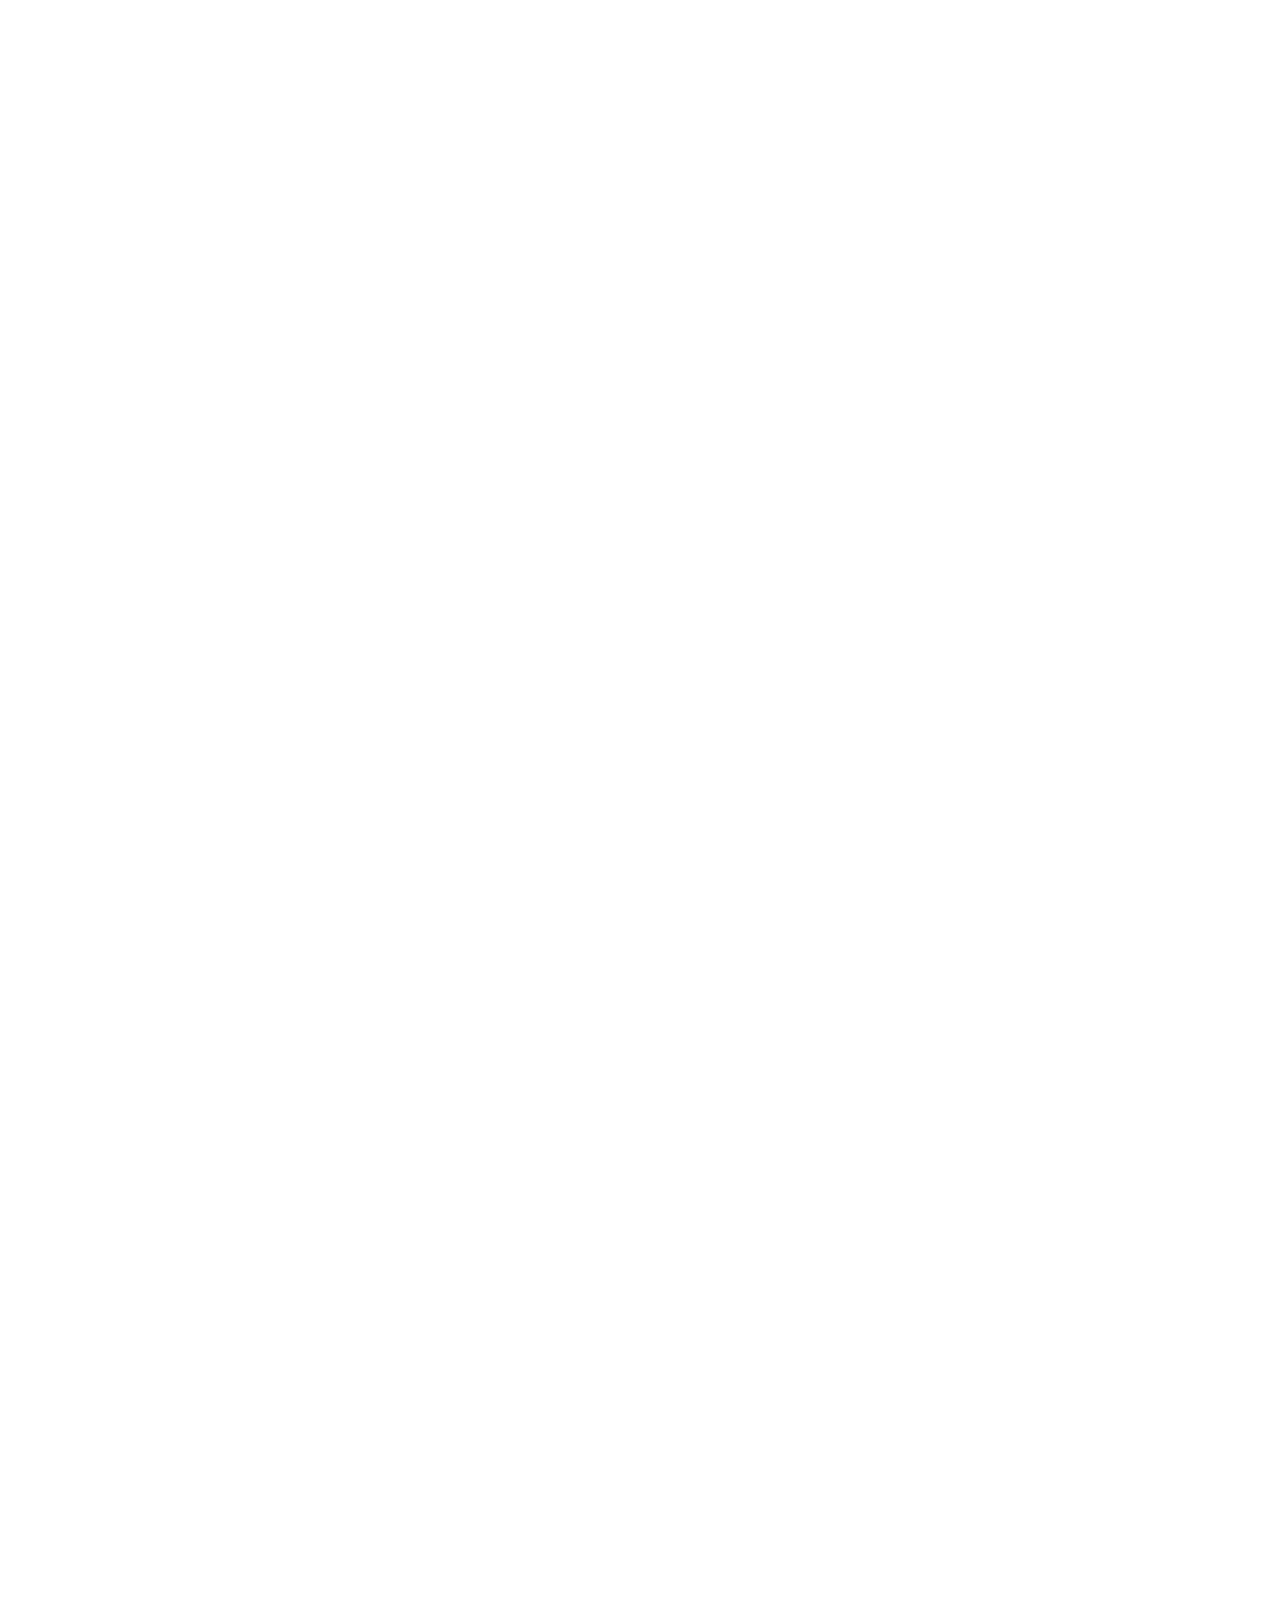
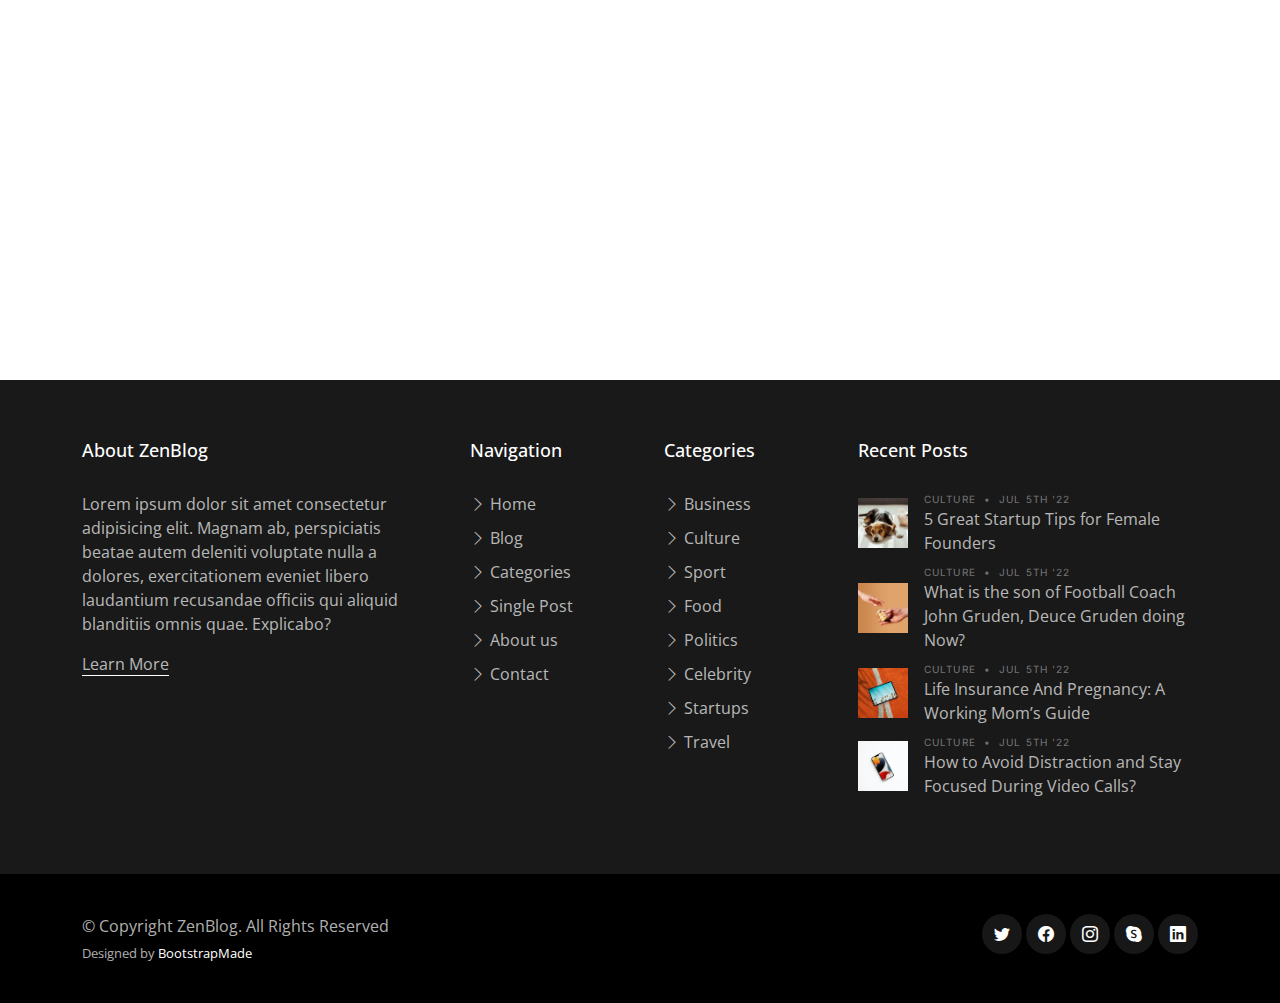
==== commit 1a6a3cdd: "início da customização da index" ====
--- a/bio-respiracao/index.html
+++ b/bio-respiracao/index.html
@@ -5,7 +5,7 @@
   <meta charset="utf-8">
   <meta content="width=device-width, initial-scale=1.0" name="viewport">
 
-  <title>ZenBlog Bootstrap Template - Index</title>
+  <title>Bio-Respiratório</title>
   <meta content="" name="description">
   <meta content="" name="keywords">
 
@@ -17,6 +17,9 @@
   <link rel="preconnect" href="https://fonts.googleapis.com">
   <link rel="preconnect" href="https://fonts.gstatic.com" crossorigin>
   <link href="https://fonts.googleapis.com/css2?family=EB+Garamond:wght@400;500&family=Inter:wght@400;500&family=Playfair+Display:ital,wght@0,400;0,700;1,400;1,700&display=swap" rel="stylesheet">
+  <link rel="preconnect" href="https://fonts.googleapis.com">
+  <link rel="preconnect" href="https://fonts.gstatic.com" crossorigin>
+  <link href="https://fonts.googleapis.com/css2?family=Open+Sans:ital,wght@0,300;0,400;0,500;0,600;0,700;0,800;1,300;1,400;1,500;1,600;1,700;1,800&family=Roboto&display=swap" rel="stylesheet">
 
   <!-- Vendor CSS Files -->
   <link href="assets/vendor/bootstrap/css/bootstrap.min.css" rel="stylesheet">
@@ -47,7 +50,7 @@
       <a href="index.html" class="logo d-flex align-items-center">
         <!-- Uncomment the line below if you also wish to use an image logo -->
         <!-- <img src="assets/img/logo.png" alt=""> -->
-        <h1>ZenBlog</h1>
+        <h1>Bio-Respiratório</h1>
       </a>
 
       <nav id="navbar" class="navbar">
@@ -168,8 +171,8 @@
             <div class="post-entry-1 lg">
               <a href="single-post.html"><img src="assets/img/post-landscape-1.jpg" alt="" class="img-fluid"></a>
               <div class="post-meta"><span class="date">Culture</span> <span class="mx-1">&bullet;</span> <span>Jul 5th '22</span></div>
-              <h2><a href="single-post.html">11 Work From Home Part-Time Jobs You Can Do Now</a></h2>
-              <p class="mb-4 d-block">Lorem ipsum dolor sit, amet consectetur adipisicing elit. Vero temporibus repudiandae, inventore pariatur numquam cumque possimus exercitationem? Nihil tempore odit ab minus eveniet praesentium, similique blanditiis molestiae ut saepe perspiciatis officia nemo, eos quae cumque. Accusamus fugiat architecto rerum animi atque eveniet, quo, praesentium dignissimos</p>
+              <h2><a href="single-post.html">Órgãos do sistema respiratório</a></h2>
+              <p class="mb-4 d-block">O sistema respiratório é composto por [...]</p>
 
               <div class="d-flex align-items-center author">
                 <div class="photo"><img src="assets/img/person-1.jpg" alt="" class="img-fluid"></div>
@@ -183,86 +186,12 @@
 
           <div class="col-lg-8">
             <div class="row g-5">
-              <div class="col-lg-4 border-start custom-border">
-                <div class="post-entry-1">
-                  <a href="single-post.html"><img src="assets/img/post-landscape-2.jpg" alt="" class="img-fluid"></a>
-                  <div class="post-meta"><span class="date">Sport</span> <span class="mx-1">&bullet;</span> <span>Jul 5th '22</span></div>
-                  <h2><a href="single-post.html">Let’s Get Back to Work, New York</a></h2>
-                </div>
-                <div class="post-entry-1">
-                  <a href="single-post.html"><img src="assets/img/post-landscape-5.jpg" alt="" class="img-fluid"></a>
-                  <div class="post-meta"><span class="date">Food</span> <span class="mx-1">&bullet;</span> <span>Jul 17th '22</span></div>
-                  <h2><a href="single-post.html">How to Avoid Distraction and Stay Focused During Video Calls?</a></h2>
-                </div>
-                <div class="post-entry-1">
-                  <a href="single-post.html"><img src="assets/img/post-landscape-7.jpg" alt="" class="img-fluid"></a>
-                  <div class="post-meta"><span class="date">Design</span> <span class="mx-1">&bullet;</span> <span>Mar 15th '22</span></div>
-                  <h2><a href="single-post.html">Why Craigslist Tampa Is One of The Most Interesting Places On the Web?</a></h2>
-                </div>
-              </div>
-              <div class="col-lg-4 border-start custom-border">
-                <div class="post-entry-1">
-                  <a href="single-post.html"><img src="assets/img/post-landscape-3.jpg" alt="" class="img-fluid"></a>
-                  <div class="post-meta"><span class="date">Business</span> <span class="mx-1">&bullet;</span> <span>Jul 5th '22</span></div>
-                  <h2><a href="single-post.html">6 Easy Steps To Create Your Own Cute Merch For Instagram</a></h2>
-                </div>
-                <div class="post-entry-1">
-                  <a href="single-post.html"><img src="assets/img/post-landscape-6.jpg" alt="" class="img-fluid"></a>
-                  <div class="post-meta"><span class="date">Tech</span> <span class="mx-1">&bullet;</span> <span>Mar 1st '22</span></div>
-                  <h2><a href="single-post.html">10 Life-Changing Hacks Every Working Mom Should Know</a></h2>
-                </div>
-                <div class="post-entry-1">
-                  <a href="single-post.html"><img src="assets/img/post-landscape-8.jpg" alt="" class="img-fluid"></a>
-                  <div class="post-meta"><span class="date">Travel</span> <span class="mx-1">&bullet;</span> <span>Jul 5th '22</span></div>
-                  <h2><a href="single-post.html">5 Great Startup Tips for Female Founders</a></h2>
-                </div>
-              </div>
-
-              <!-- Trending Section -->
-              <div class="col-lg-4">
-
-                <div class="trending">
-                  <h3>Trending</h3>
-                  <ul class="trending-post">
-                    <li>
-                      <a href="single-post.html">
-                        <span class="number">1</span>
-                        <h3>The Best Homemade Masks for Face (keep the Pimples Away)</h3>
-                        <span class="author">Jane Cooper</span>
-                      </a>
-                    </li>
-                    <li>
-                      <a href="single-post.html">
-                        <span class="number">2</span>
-                        <h3>17 Pictures of Medium Length Hair in Layers That Will Inspire Your New Haircut</h3>
-                        <span class="author">Wade Warren</span>
-                      </a>
-                    </li>
-                    <li>
-                      <a href="single-post.html">
-                        <span class="number">3</span>
-                        <h3>13 Amazing Poems from Shel Silverstein with Valuable Life Lessons</h3>
-                        <span class="author">Esther Howard</span>
-                      </a>
-                    </li>
-                    <li>
-                      <a href="single-post.html">
-                        <span class="number">4</span>
-                        <h3>9 Half-up/half-down Hairstyles for Long and Medium Hair</h3>
-                        <span class="author">Cameron Williamson</span>
-                      </a>
-                    </li>
-                    <li>
-                      <a href="single-post.html">
-                        <span class="number">5</span>
-                        <h3>Life Insurance And Pregnancy: A Working Mom’s Guide</h3>
-                        <span class="author">Jenny Wilson</span>
-                      </a>
-                    </li>
-                  </ul>
-                </div>
-
-              </div> <!-- End Trending Section -->
+              <div class="col-lg-6 border-start custom-border">
+                <h2>Sistema Respiratório</h2>
+                <p>Na fisiologia humana, o sistema respiratório é uma parte do nosso corpo responsável pela nossa respiração
+                  e as trocas gasosas.</p>
+              </div>
+
             </div>
           </div>
 
--- a/bio-respiracao/assets/css/variables.css
+++ b/bio-respiracao/assets/css/variables.css
@@ -21,8 +21,8 @@
 :root {
 
   /* Fonts */
-  --font-default: 'EB Garamond', system-ui, -apple-system, "Segoe UI", Roboto, "Helvetica Neue", Arial, "Noto Sans", "Liberation Sans", sans-serif, "Apple Color Emoji", "Segoe UI Emoji", "Segoe UI Symbol", "Noto Color Emoji";
-  --font-primary: 'EB Garamond', serif; /*'Playfair Display', serif;*/
+  --font-default: 'Open Sans', system-ui, -apple-system, "Segoe UI", Roboto, "Helvetica Neue", Arial, "Noto Sans", "Liberation Sans", sans-serif, "Apple Color Emoji", "Segoe UI Emoji", "Segoe UI Symbol", "Noto Color Emoji";
+  --font-primary: 'Open Sans', serif; /*'Playfair Display', serif;*/
   --font-secondary: 'Inter', sans-serif;
 
   /* Colors */
--- a/bio-respiracao/assets/css/main.css
+++ b/bio-respiracao/assets/css/main.css
@@ -131,7 +131,7 @@
   height: 90px;
   transition: all 0.5s;
   z-index: 997;
-  background: #f2f2f2;
+  background: #FA8072;
 }
 
 .header.sticked {
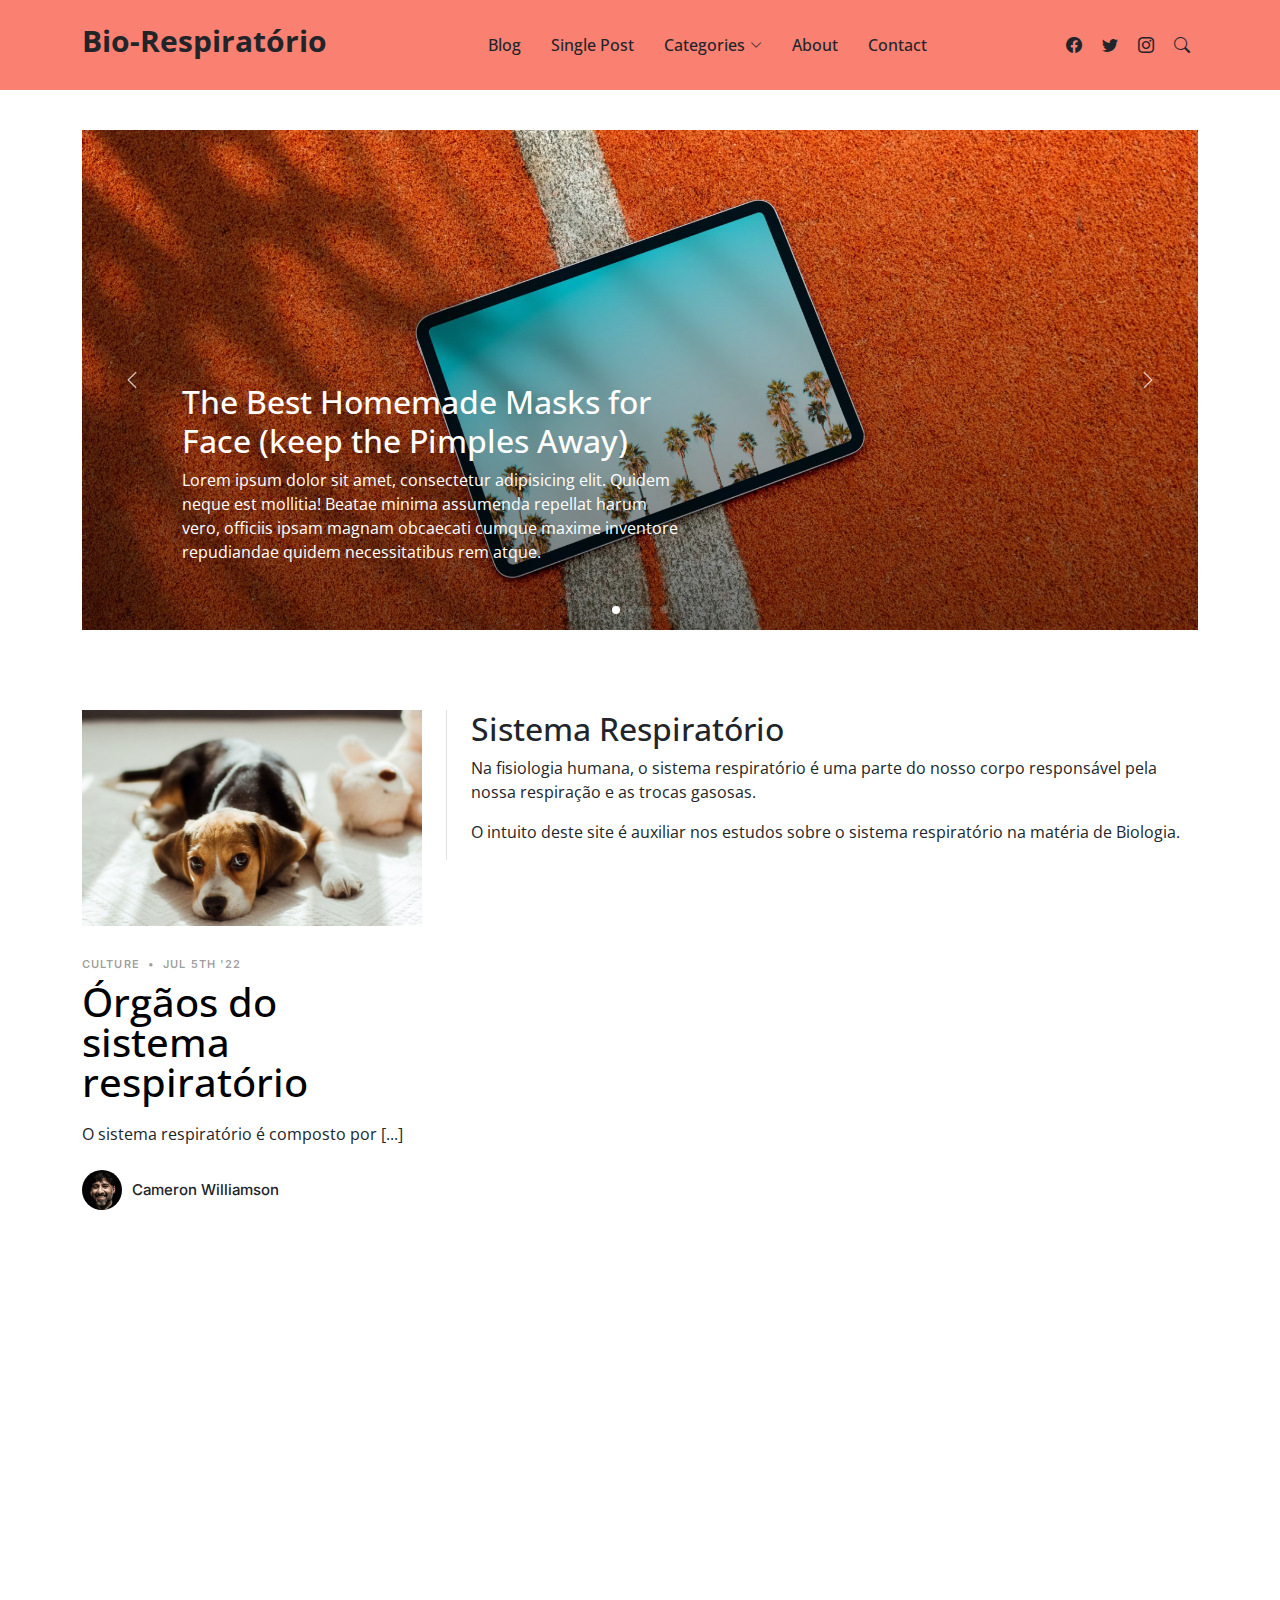
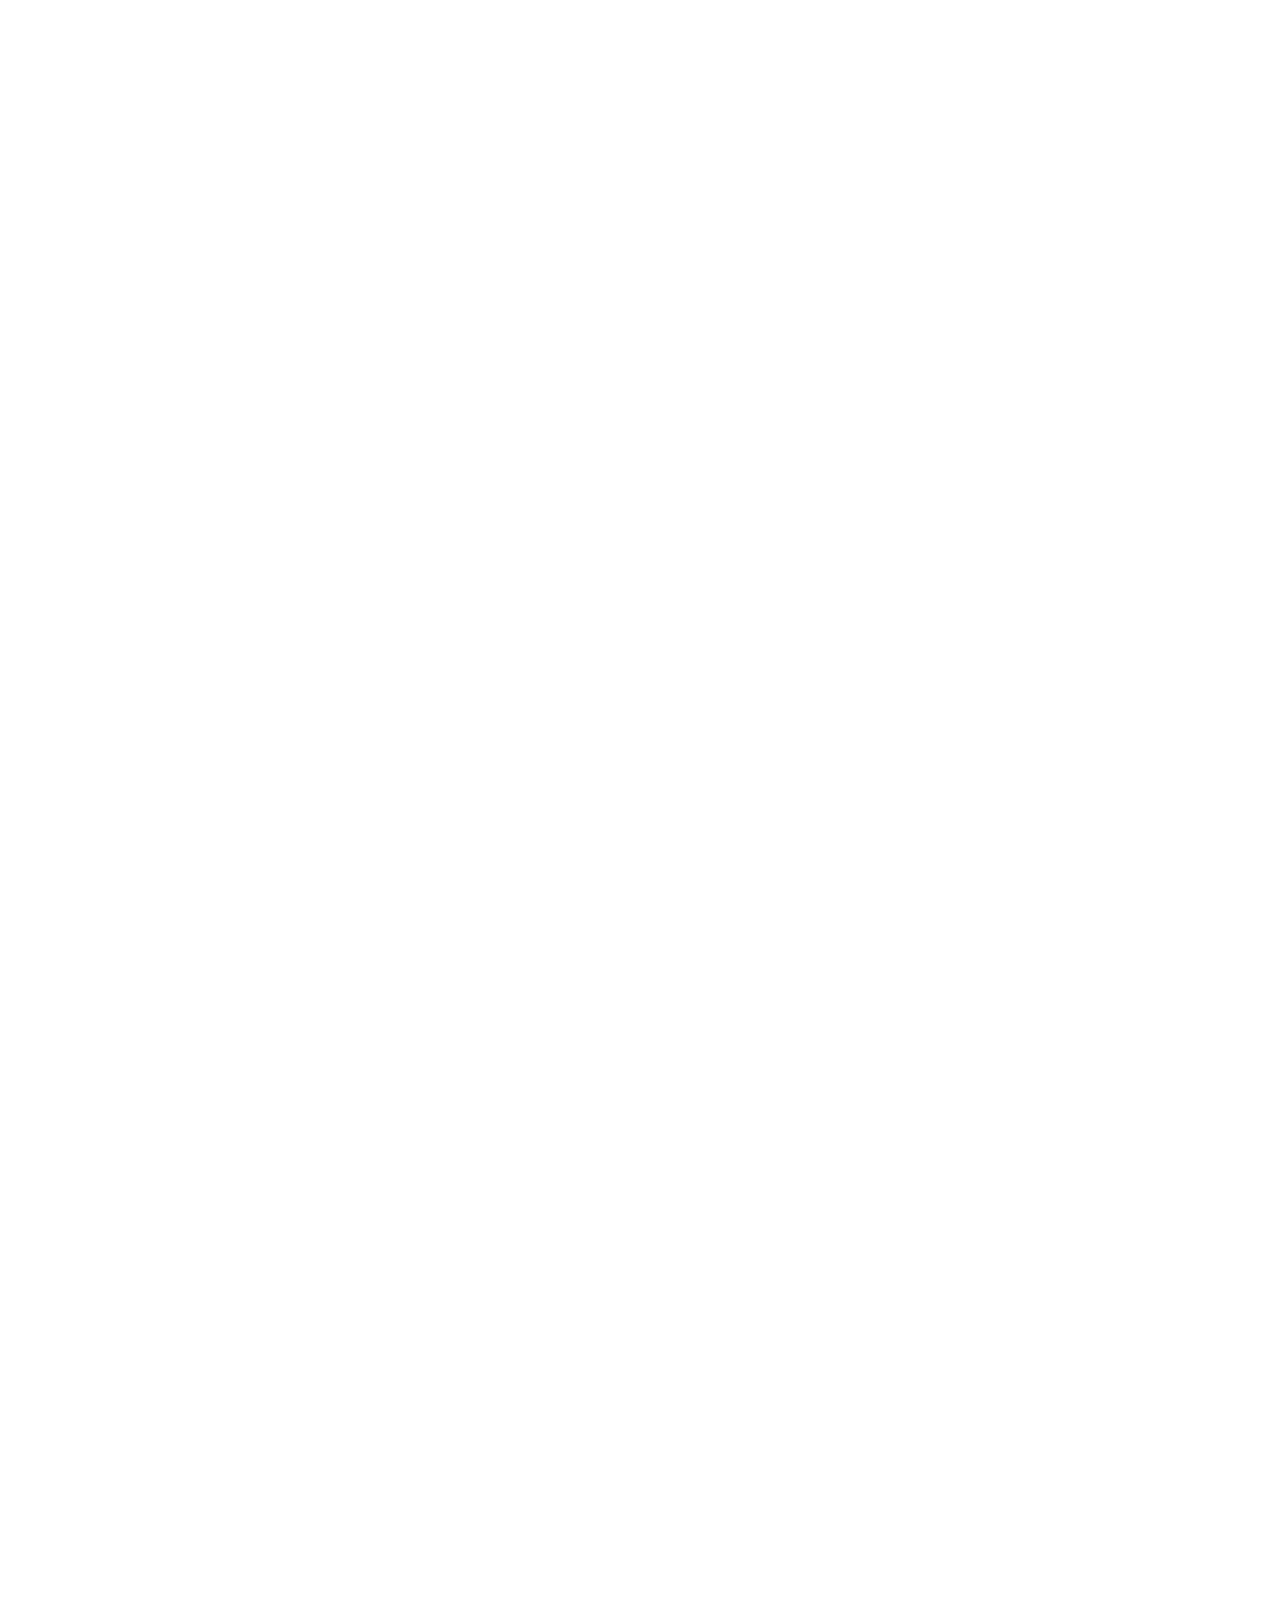
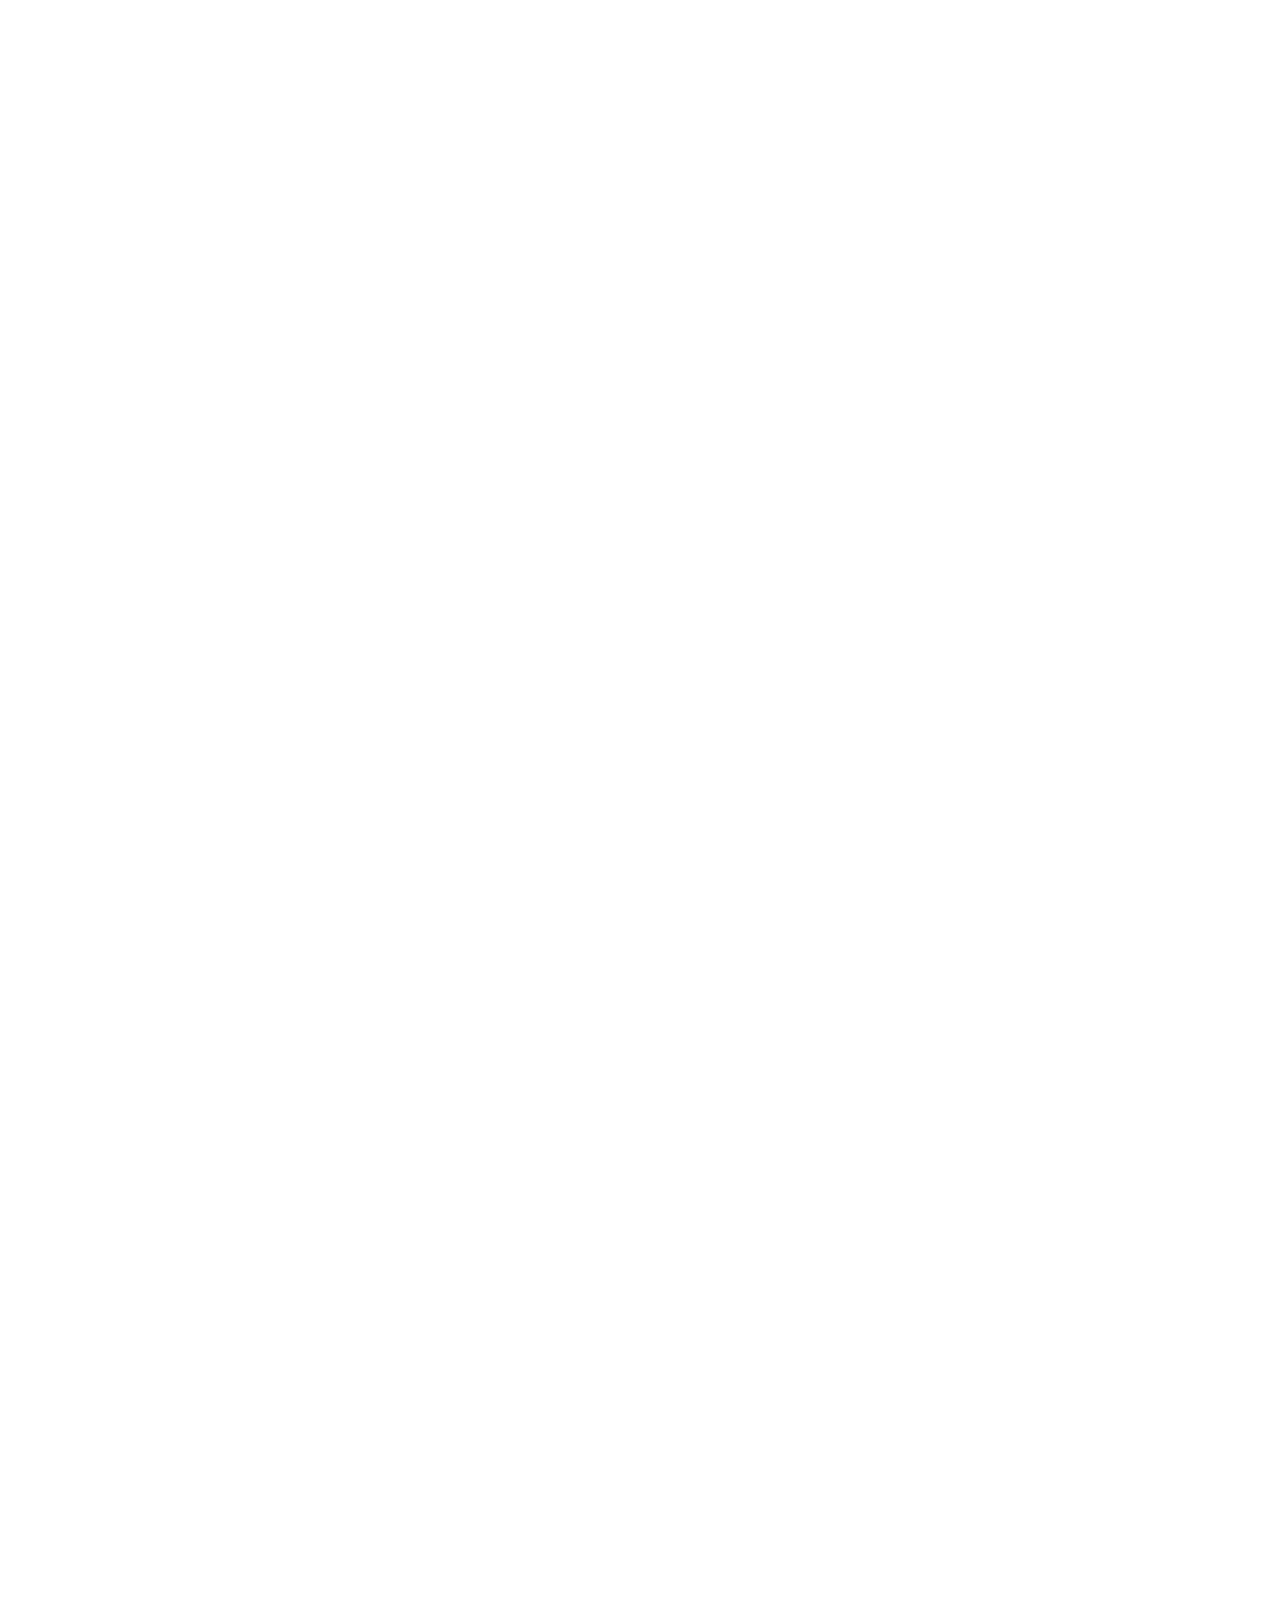
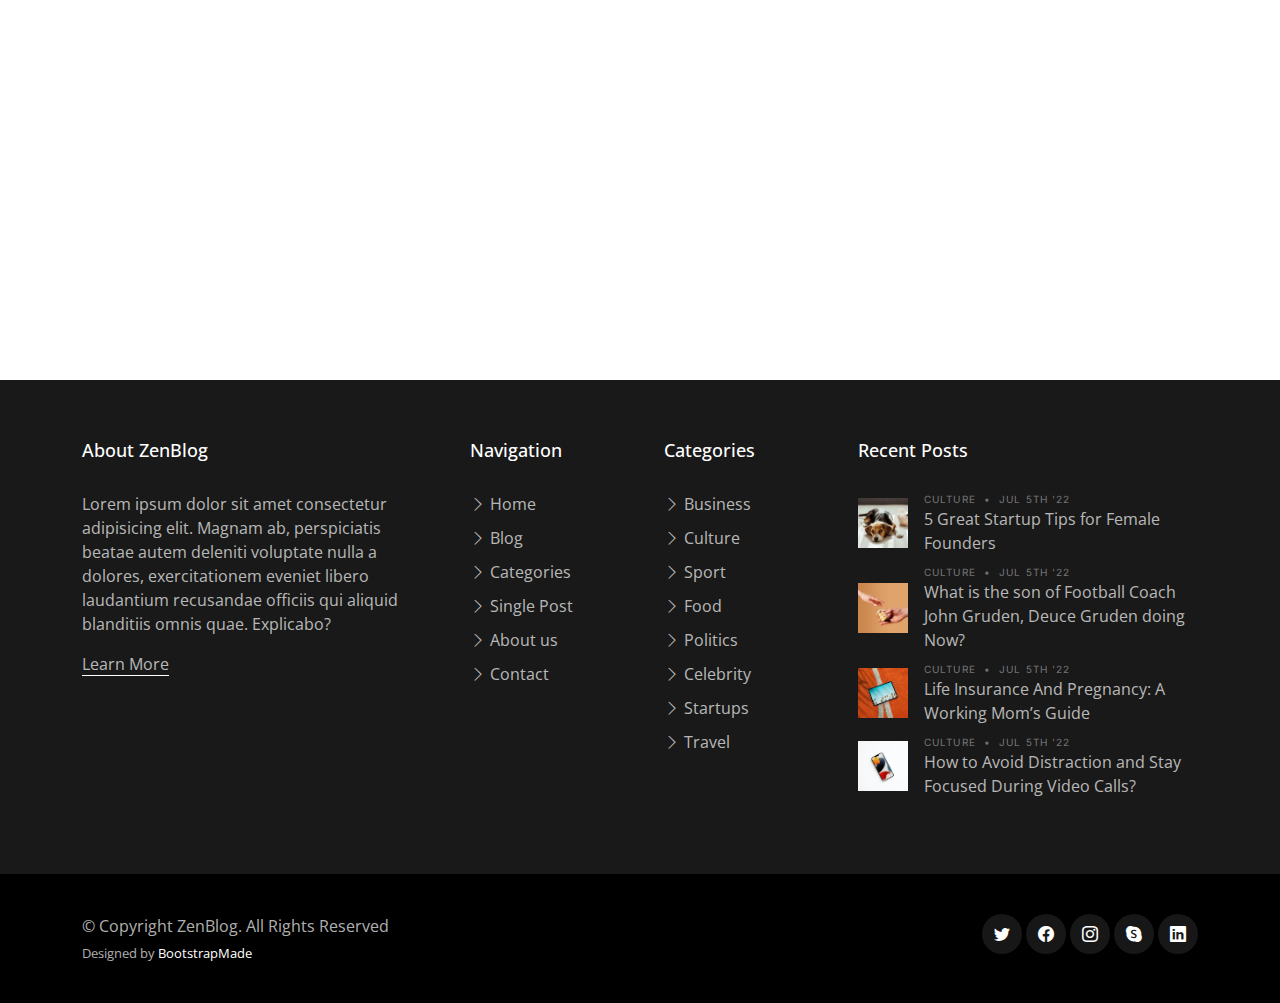
==== commit 232fe6fc: "index" ====
--- a/bio-respiracao/index.html
+++ b/bio-respiracao/index.html
@@ -186,10 +186,11 @@
 
           <div class="col-lg-8">
             <div class="row g-5">
-              <div class="col-lg-6 border-start custom-border">
+              <div class="col-xxl-8 border-start custom-border">
                 <h2>Sistema Respiratório</h2>
                 <p>Na fisiologia humana, o sistema respiratório é uma parte do nosso corpo responsável pela nossa respiração
                   e as trocas gasosas.</p>
+                  <p>O intuito deste site é auxiliar nos estudos sobre o sistema respiratório na matéria de Biologia.</p>
               </div>
 
             </div>
